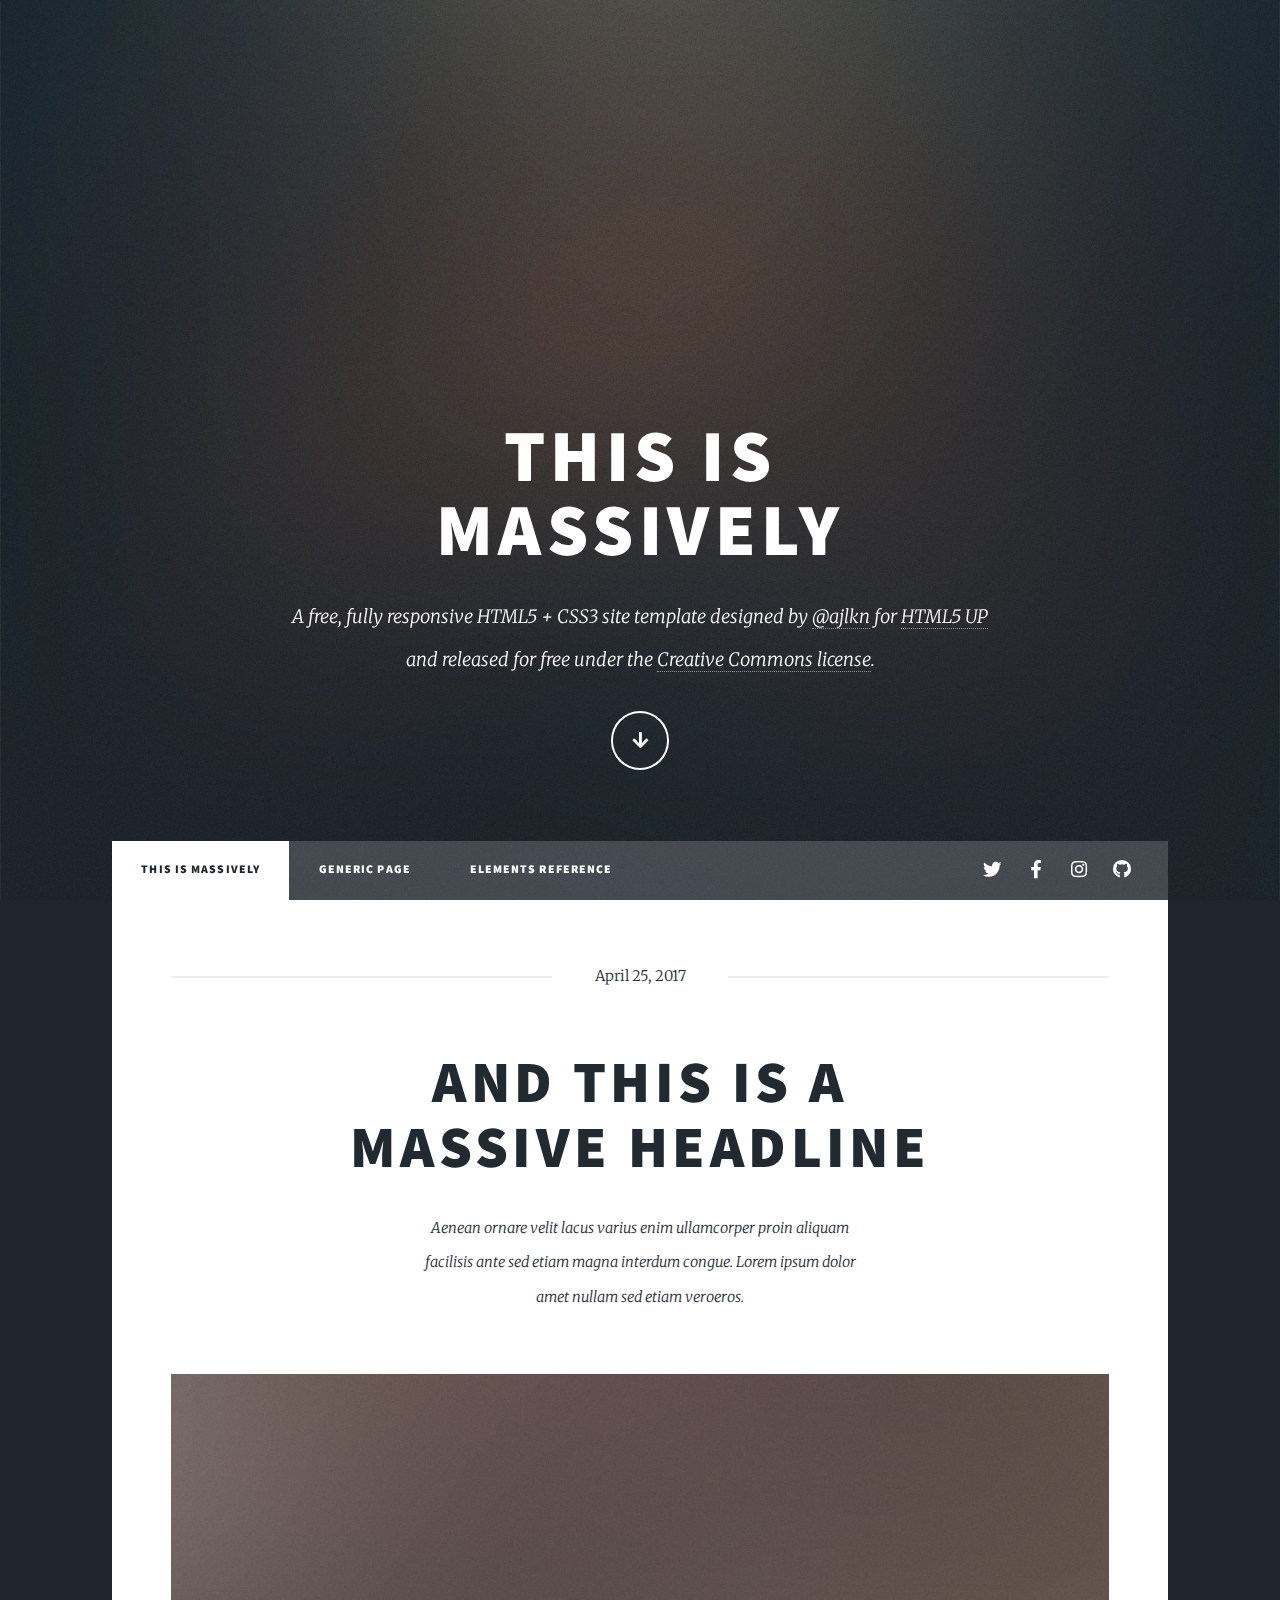
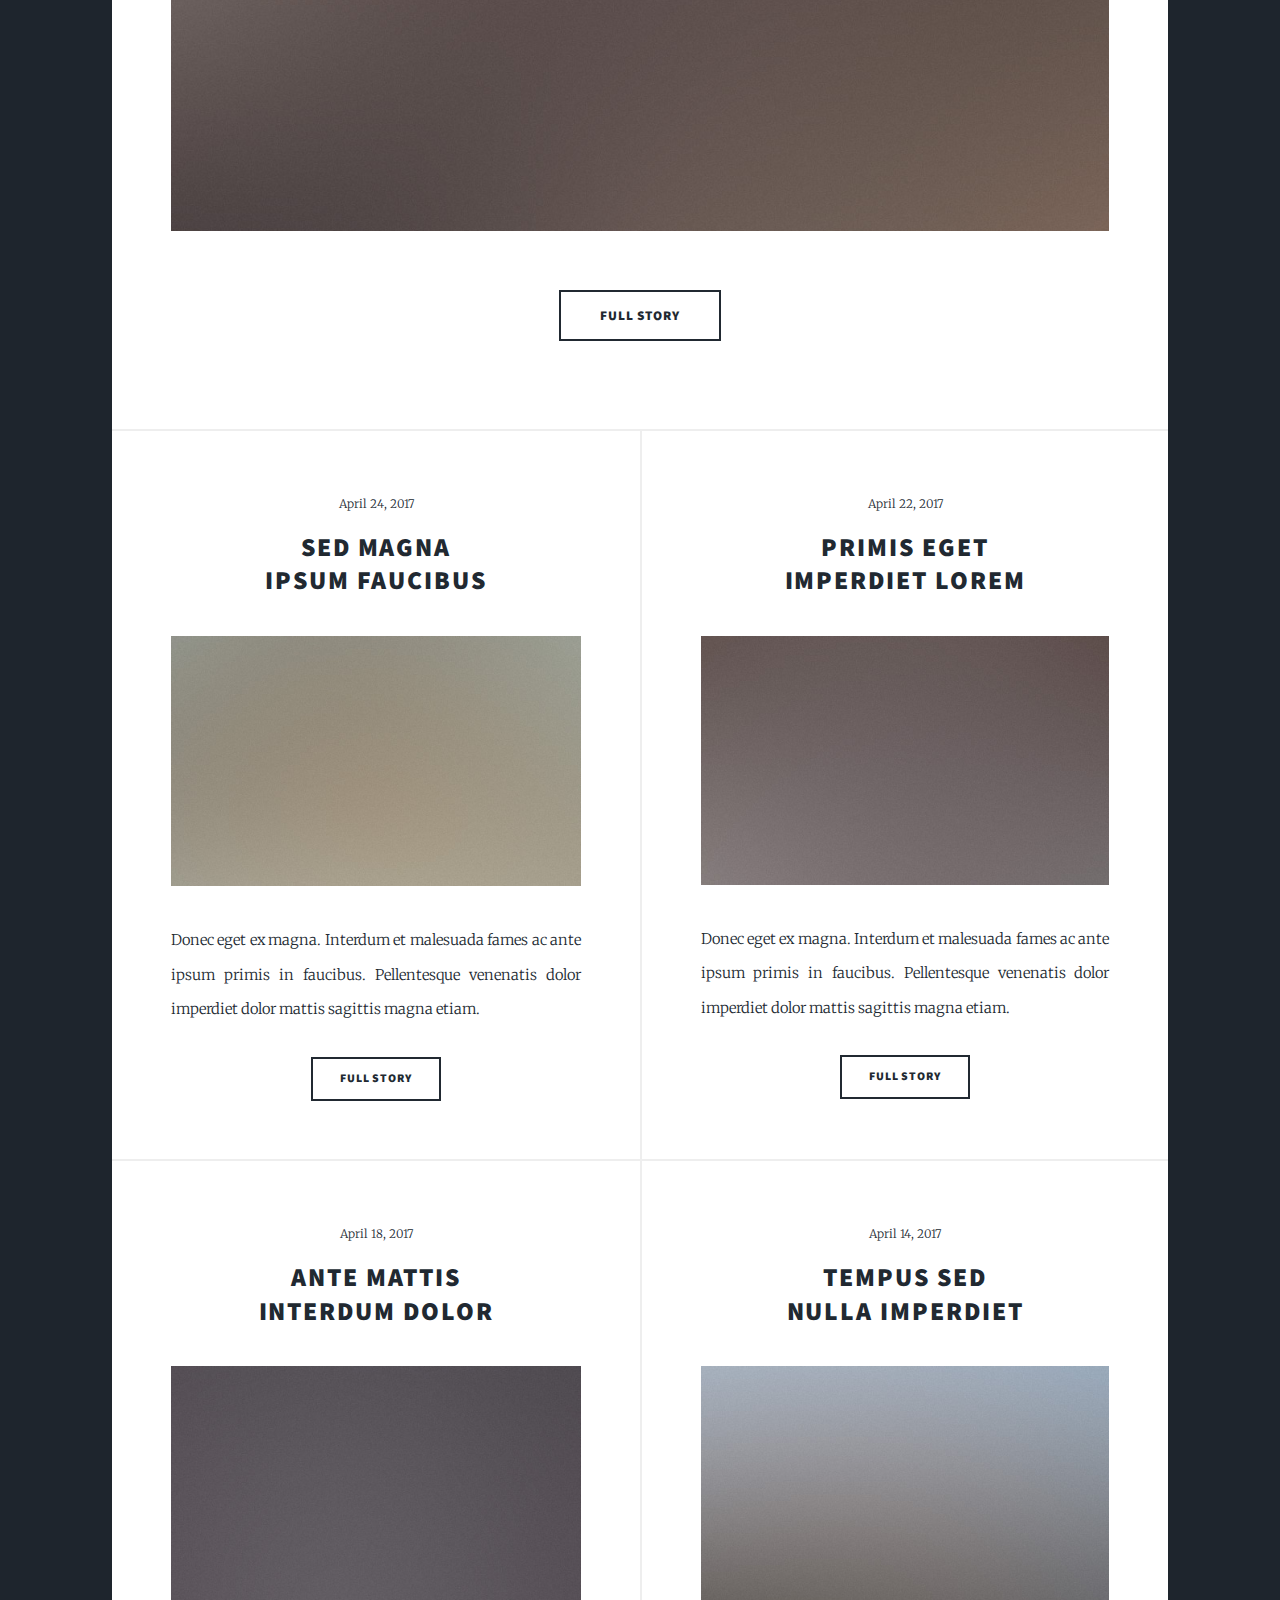
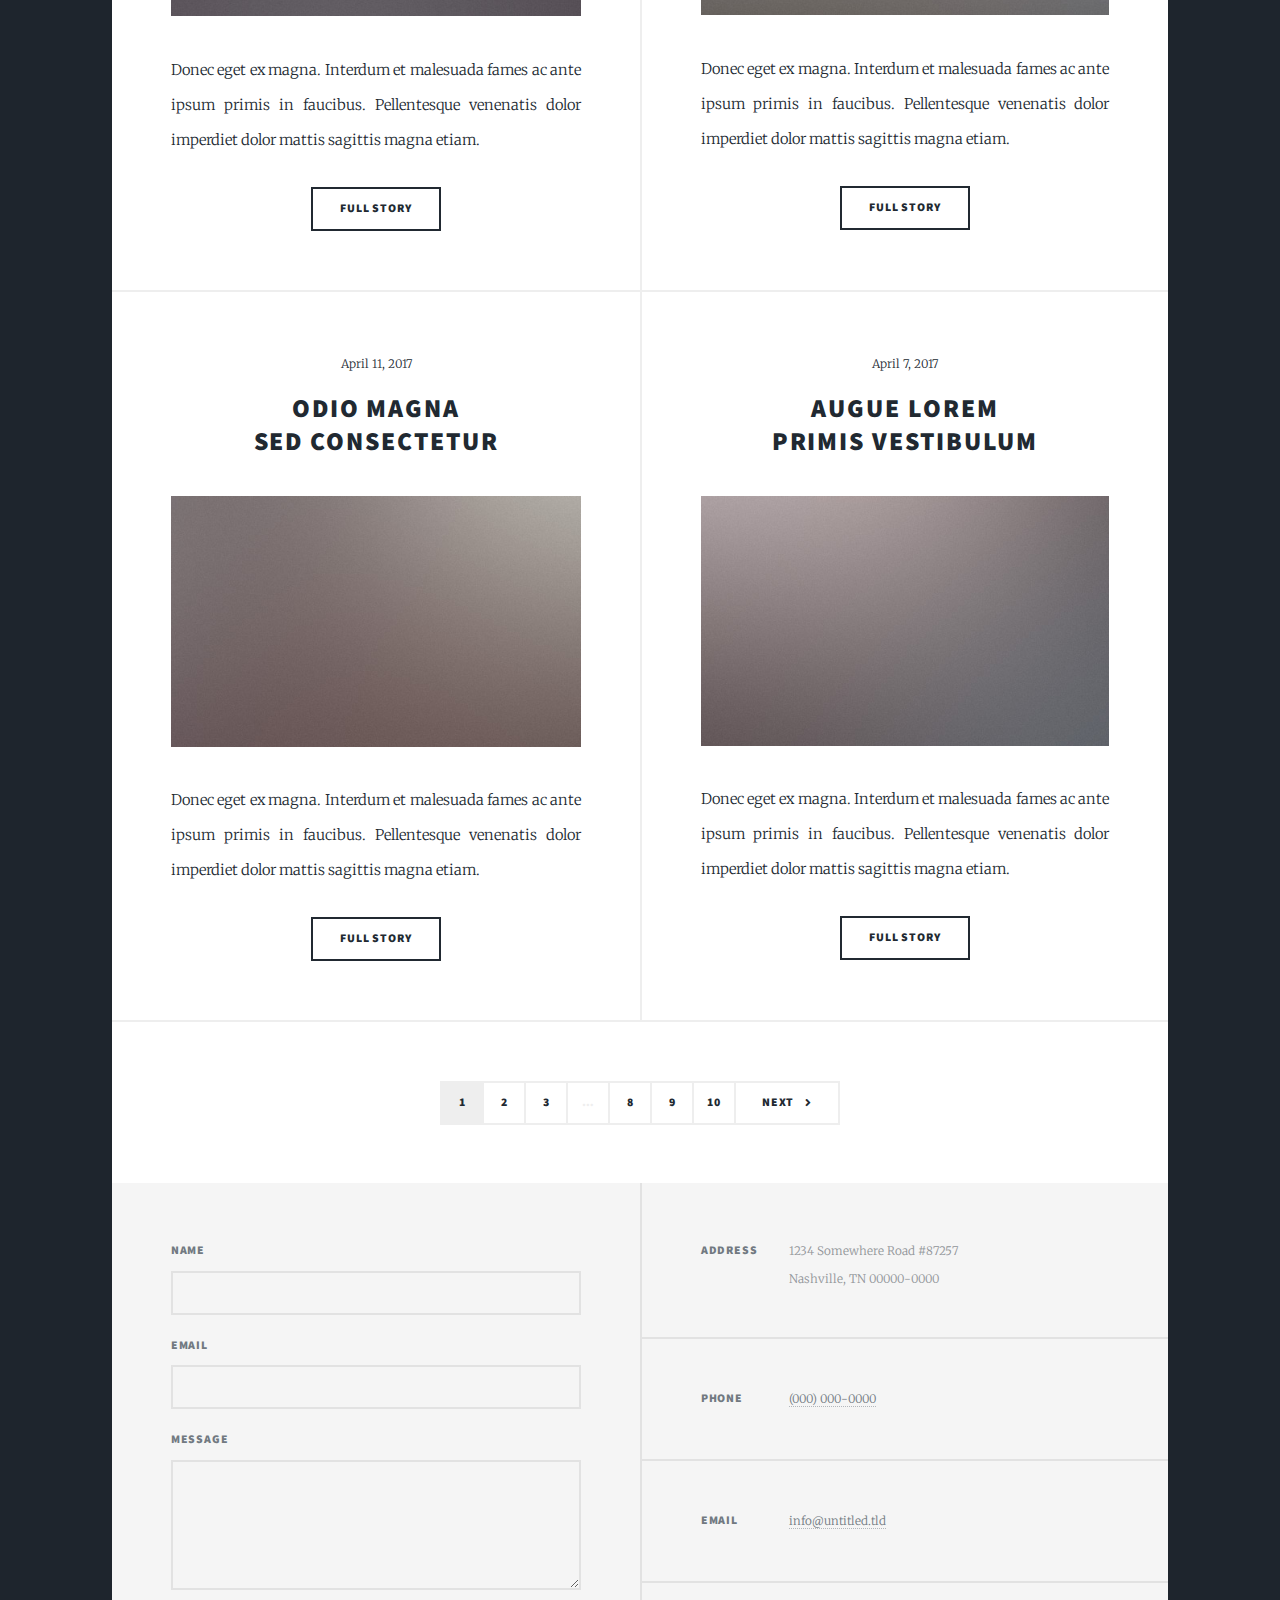
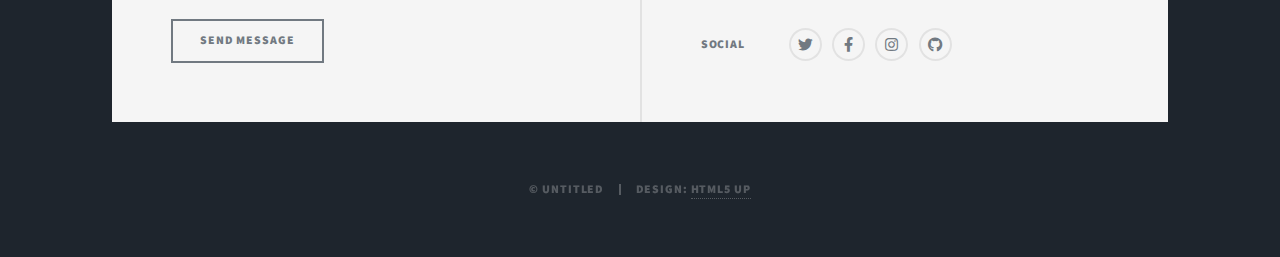
==== index.html @ 56e0526f "Original commit" ====
<!DOCTYPE HTML>
<!--
	Massively by HTML5 UP
	html5up.net | @ajlkn
	Free for personal and commercial use under the CCA 3.0 license (html5up.net/license)
-->
<html>
	<head>
		<title>Massively by HTML5 UP</title>
		<meta charset="utf-8" />
		<meta name="viewport" content="width=device-width, initial-scale=1, user-scalable=no" />
		<link rel="stylesheet" href="assets/css/main.css" />
		<noscript><link rel="stylesheet" href="assets/css/noscript.css" /></noscript>
	</head>
	<body class="is-preload">

		<!-- Wrapper -->
			<div id="wrapper" class="fade-in">

				<!-- Intro -->
					<div id="intro">
						<h1>This is<br />
						Massively</h1>
						<p>A free, fully responsive HTML5 + CSS3 site template designed by <a href="https://twitter.com/ajlkn">@ajlkn</a> for <a href="https://html5up.net">HTML5 UP</a><br />
						and released for free under the <a href="https://html5up.net/license">Creative Commons license</a>.</p>
						<ul class="actions">
							<li><a href="#header" class="button icon solid solo fa-arrow-down scrolly">Continue</a></li>
						</ul>
					</div>

				<!-- Header -->
					<header id="header">
						<a href="index.html" class="logo">Massively</a>
					</header>

				<!-- Nav -->
					<nav id="nav">
						<ul class="links">
							<li class="active"><a href="index.html">This is Massively</a></li>
							<li><a href="generic.html">Generic Page</a></li>
							<li><a href="elements.html">Elements Reference</a></li>
						</ul>
						<ul class="icons">
							<li><a href="#" class="icon brands fa-twitter"><span class="label">Twitter</span></a></li>
							<li><a href="#" class="icon brands fa-facebook-f"><span class="label">Facebook</span></a></li>
							<li><a href="#" class="icon brands fa-instagram"><span class="label">Instagram</span></a></li>
							<li><a href="#" class="icon brands fa-github"><span class="label">GitHub</span></a></li>
						</ul>
					</nav>

				<!-- Main -->
					<div id="main">

						<!-- Featured Post -->
							<article class="post featured">
								<header class="major">
									<span class="date">April 25, 2017</span>
									<h2><a href="#">And this is a<br />
									massive headline</a></h2>
									<p>Aenean ornare velit lacus varius enim ullamcorper proin aliquam<br />
									facilisis ante sed etiam magna interdum congue. Lorem ipsum dolor<br />
									amet nullam sed etiam veroeros.</p>
								</header>
								<a href="#" class="image main"><img src="images/pic01.jpg" alt="" /></a>
								<ul class="actions special">
									<li><a href="#" class="button large">Full Story</a></li>
								</ul>
							</article>

						<!-- Posts -->
							<section class="posts">
								<article>
									<header>
										<span class="date">April 24, 2017</span>
										<h2><a href="#">Sed magna<br />
										ipsum faucibus</a></h2>
									</header>
									<a href="#" class="image fit"><img src="images/pic02.jpg" alt="" /></a>
									<p>Donec eget ex magna. Interdum et malesuada fames ac ante ipsum primis in faucibus. Pellentesque venenatis dolor imperdiet dolor mattis sagittis magna etiam.</p>
									<ul class="actions special">
										<li><a href="#" class="button">Full Story</a></li>
									</ul>
								</article>
								<article>
									<header>
										<span class="date">April 22, 2017</span>
										<h2><a href="#">Primis eget<br />
										imperdiet lorem</a></h2>
									</header>
									<a href="#" class="image fit"><img src="images/pic03.jpg" alt="" /></a>
									<p>Donec eget ex magna. Interdum et malesuada fames ac ante ipsum primis in faucibus. Pellentesque venenatis dolor imperdiet dolor mattis sagittis magna etiam.</p>
									<ul class="actions special">
										<li><a href="#" class="button">Full Story</a></li>
									</ul>
								</article>
								<article>
									<header>
										<span class="date">April 18, 2017</span>
										<h2><a href="#">Ante mattis<br />
										interdum dolor</a></h2>
									</header>
									<a href="#" class="image fit"><img src="images/pic04.jpg" alt="" /></a>
									<p>Donec eget ex magna. Interdum et malesuada fames ac ante ipsum primis in faucibus. Pellentesque venenatis dolor imperdiet dolor mattis sagittis magna etiam.</p>
									<ul class="actions special">
										<li><a href="#" class="button">Full Story</a></li>
									</ul>
								</article>
								<article>
									<header>
										<span class="date">April 14, 2017</span>
										<h2><a href="#">Tempus sed<br />
										nulla imperdiet</a></h2>
									</header>
									<a href="#" class="image fit"><img src="images/pic05.jpg" alt="" /></a>
									<p>Donec eget ex magna. Interdum et malesuada fames ac ante ipsum primis in faucibus. Pellentesque venenatis dolor imperdiet dolor mattis sagittis magna etiam.</p>
									<ul class="actions special">
										<li><a href="#" class="button">Full Story</a></li>
									</ul>
								</article>
								<article>
									<header>
										<span class="date">April 11, 2017</span>
										<h2><a href="#">Odio magna<br />
										sed consectetur</a></h2>
									</header>
									<a href="#" class="image fit"><img src="images/pic06.jpg" alt="" /></a>
									<p>Donec eget ex magna. Interdum et malesuada fames ac ante ipsum primis in faucibus. Pellentesque venenatis dolor imperdiet dolor mattis sagittis magna etiam.</p>
									<ul class="actions special">
										<li><a href="#" class="button">Full Story</a></li>
									</ul>
								</article>
								<article>
									<header>
										<span class="date">April 7, 2017</span>
										<h2><a href="#">Augue lorem<br />
										primis vestibulum</a></h2>
									</header>
									<a href="#" class="image fit"><img src="images/pic07.jpg" alt="" /></a>
									<p>Donec eget ex magna. Interdum et malesuada fames ac ante ipsum primis in faucibus. Pellentesque venenatis dolor imperdiet dolor mattis sagittis magna etiam.</p>
									<ul class="actions special">
										<li><a href="#" class="button">Full Story</a></li>
									</ul>
								</article>
							</section>

						<!-- Footer -->
							<footer>
								<div class="pagination">
									<!--<a href="#" class="previous">Prev</a>-->
									<a href="#" class="page active">1</a>
									<a href="#" class="page">2</a>
									<a href="#" class="page">3</a>
									<span class="extra">&hellip;</span>
									<a href="#" class="page">8</a>
									<a href="#" class="page">9</a>
									<a href="#" class="page">10</a>
									<a href="#" class="next">Next</a>
								</div>
							</footer>

					</div>

				<!-- Footer -->
					<footer id="footer">
						<section>
							<form method="post" action="#">
								<div class="fields">
									<div class="field">
										<label for="name">Name</label>
										<input type="text" name="name" id="name" />
									</div>
									<div class="field">
										<label for="email">Email</label>
										<input type="text" name="email" id="email" />
									</div>
									<div class="field">
										<label for="message">Message</label>
										<textarea name="message" id="message" rows="3"></textarea>
									</div>
								</div>
								<ul class="actions">
									<li><input type="submit" value="Send Message" /></li>
								</ul>
							</form>
						</section>
						<section class="split contact">
							<section class="alt">
								<h3>Address</h3>
								<p>1234 Somewhere Road #87257<br />
								Nashville, TN 00000-0000</p>
							</section>
							<section>
								<h3>Phone</h3>
								<p><a href="#">(000) 000-0000</a></p>
							</section>
							<section>
								<h3>Email</h3>
								<p><a href="#">info@untitled.tld</a></p>
							</section>
							<section>
								<h3>Social</h3>
								<ul class="icons alt">
									<li><a href="#" class="icon brands alt fa-twitter"><span class="label">Twitter</span></a></li>
									<li><a href="#" class="icon brands alt fa-facebook-f"><span class="label">Facebook</span></a></li>
									<li><a href="#" class="icon brands alt fa-instagram"><span class="label">Instagram</span></a></li>
									<li><a href="#" class="icon brands alt fa-github"><span class="label">GitHub</span></a></li>
								</ul>
							</section>
						</section>
					</footer>

				<!-- Copyright -->
					<div id="copyright">
						<ul><li>&copy; Untitled</li><li>Design: <a href="https://html5up.net">HTML5 UP</a></li></ul>
					</div>

			</div>

		<!-- Scripts -->
			<script src="assets/js/jquery.min.js"></script>
			<script src="assets/js/jquery.scrollex.min.js"></script>
			<script src="assets/js/jquery.scrolly.min.js"></script>
			<script src="assets/js/browser.min.js"></script>
			<script src="assets/js/breakpoints.min.js"></script>
			<script src="assets/js/util.js"></script>
			<script src="assets/js/main.js"></script>

	</body>
</html>
---- assets/css/main.css ----
@import url(fontawesome-all.min.css);
@import url("https://fonts.googleapis.com/css?family=Merriweather:300,700,300italic,700italic|Source+Sans+Pro:900");

/*
	Massively by HTML5 UP
	html5up.net | @ajlkn
	Free for personal and commercial use under the CCA 3.0 license (html5up.net/license)
*/

html, body, div, span, applet, object,
iframe, h1, h2, h3, h4, h5, h6, p, blockquote,
pre, a, abbr, acronym, address, big, cite,
code, del, dfn, em, img, ins, kbd, q, s, samp,
small, strike, strong, sub, sup, tt, var, b,
u, i, center, dl, dt, dd, ol, ul, li, fieldset,
form, label, legend, table, caption, tbody,
tfoot, thead, tr, th, td, article, aside,
canvas, details, embed, figure, figcaption,
footer, header, hgroup, menu, nav, output, ruby,
section, summary, time, mark, audio, video {
	margin: 0;
	padding: 0;
	border: 0;
	font-size: 100%;
	font: inherit;
	vertical-align: baseline;}

article, aside, details, figcaption, figure,
footer, header, hgroup, menu, nav, section {
	display: block;}

body {
	line-height: 1;
}

ol, ul {
	list-style: none;
}

blockquote, q {
	quotes: none;
}

	blockquote:before, blockquote:after, q:before, q:after {
		content: '';
		content: none;
	}

table {
	border-collapse: collapse;
	border-spacing: 0;
}

body {
	-webkit-text-size-adjust: none;
}

mark {
	background-color: transparent;
	color: inherit;
}

input::-moz-focus-inner {
	border: 0;
	padding: 0;
}

input, select, textarea {
	-moz-appearance: none;
	-webkit-appearance: none;
	-ms-appearance: none;
	appearance: none;
}

/* Basic */

	@-ms-viewport {
		width: device-width;
	}

	body {
		-ms-overflow-style: scrollbar;
	}

	@media screen and (max-width: 480px) {

		html, body {
			min-width: 320px;
		}

	}

	html {
		box-sizing: border-box;
	}

	*, *:before, *:after {
		box-sizing: inherit;
	}

	body {
		background-color: #1e252d;
	}

		body.is-preload *, body.is-preload *:before, body.is-preload *:after {
			-moz-animation: none !important;
			-webkit-animation: none !important;
			-ms-animation: none !important;
			animation: none !important;
			-moz-transition: none !important;
			-webkit-transition: none !important;
			-ms-transition: none !important;
			transition: none !important;
		}

/* Type */

	html {
		font-size: 16pt;
	}

		@media screen and (max-width: 1680px) {

			html {
				font-size: 12pt;
			}

		}

		@media screen and (max-width: 1280px) {

			html {
				font-size: 11pt;
			}

		}

		@media screen and (max-width: 360px) {

			html {
				font-size: 10pt;
			}

		}

	body {
		color: #212931;
	}

	body, input, select, textarea {
		font-family: "Merriweather", Georgia, serif;
		font-weight: 300;
		font-size: 1rem;
		line-height: 2.375;
	}

	a {
		-moz-transition: color 0.2s ease-in-out, background-color 0.2s ease-in-out, border-color 0.2s ease-in-out, box-shadow 0.2s ease-in-out;
		-webkit-transition: color 0.2s ease-in-out, background-color 0.2s ease-in-out, border-color 0.2s ease-in-out, box-shadow 0.2s ease-in-out;
		-ms-transition: color 0.2s ease-in-out, background-color 0.2s ease-in-out, border-color 0.2s ease-in-out, box-shadow 0.2s ease-in-out;
		transition: color 0.2s ease-in-out, background-color 0.2s ease-in-out, border-color 0.2s ease-in-out, box-shadow 0.2s ease-in-out;
		border-bottom: dotted 1px;
		text-decoration: none;
	}

		a:hover {
			border-bottom-color: transparent;
		}

	strong, b {
		font-weight: 600;
	}

	em, i {
		font-style: italic;
	}

	p {
		text-align: justify;
		margin: 0 0 2rem 0;
	}

	h1, h2, h3, h4, h5, h6 {
		font-family: "Source Sans Pro", Helvetica, sans-serif;
		font-weight: 900;
		line-height: 1.5;
		letter-spacing: 0.075em;
		text-transform: uppercase;
		margin: 0 0 1rem 0;
	}

		h1 a, h2 a, h3 a, h4 a, h5 a, h6 a {
			border-bottom: 0;
			color: inherit;
			text-decoration: none;
		}

	h1 {
		font-size: 4rem;
		line-height: 1.1;
		margin: 0 0 2rem 0;
	}

	h2 {
		font-size: 1.75rem;
		line-height: 1.3;
		margin: 0 0 1.5rem 0;
	}

	h3 {
		font-size: 1.25rem;
		margin: 0 0 1.5rem 0;
	}

	h4 {
		font-size: 1rem;
	}

	h5 {
		font-size: 0.9rem;
	}

	h6 {
		font-size: 0.8rem;
	}

	sub {
		font-size: 0.8rem;
		position: relative;
		top: 0.5rem;
	}

	sup {
		font-size: 0.8rem;
		position: relative;
		top: -0.5rem;
	}

	blockquote {
		border-left: solid 4px;
		font-style: italic;
		margin: 0 0 2rem 0;
		padding: 0.5rem 0 0.5rem 2rem;
	}

	code {
		border: solid 2px;
		font-family: "Courier New", monospace;
		font-size: 0.9rem;
		margin: 0 0.25rem;
		padding: 0.25rem 0.65rem;
	}

	pre {
		-webkit-overflow-scrolling: touch;
		font-family: "Courier New", monospace;
		font-size: 0.9rem;
		margin: 0 0 2rem 0;
	}

		pre code {
			display: block;
			line-height: 1.75;
			padding: 1rem 1.5rem;
			overflow-x: auto;
		}

	hr {
		border: 0;
		border-bottom: solid 2px;
		margin: 3rem 0;
	}

		hr.major {
			margin: 5rem 0;
		}

	.align-left {
		text-align: left;
	}

	.align-center {
		text-align: center;
	}

	.align-right {
		text-align: right;
	}

	input, select, textarea {
		color: #212931;
	}

	a {
		color: #212931;
		border-bottom-color: rgba(33, 41, 49, 0.5);
	}

		a:hover {
			border-bottom-color: transparent;
			color: #18bfef !important;
		}

	strong, b {
		color: #212931;
	}

	h1, h2, h3, h4, h5, h6 {
		color: #212931;
	}

	blockquote {
		border-left-color: #eeeeee;
	}

	code {
		background: rgba(220, 220, 220, 0.25);
		border-color: #eeeeee;
	}

	hr {
		border-bottom-color: #eeeeee;
	}

/* Row */

	.row {
		display: flex;
		flex-wrap: wrap;
		box-sizing: border-box;
		align-items: stretch;
	}

		.row > * {
			box-sizing: border-box;
		}

		.row.gtr-uniform > * > :last-child {
			margin-bottom: 0;
		}

		.row.aln-left {
			justify-content: flex-start;
		}

		.row.aln-center {
			justify-content: center;
		}

		.row.aln-right {
			justify-content: flex-end;
		}

		.row.aln-top {
			align-items: flex-start;
		}

		.row.aln-middle {
			align-items: center;
		}

		.row.aln-bottom {
			align-items: flex-end;
		}

		.row > .imp {
			order: -1;
		}

		.row > .col-1 {
			width: 8.33333%;
		}

		.row > .off-1 {
			margin-left: 8.33333%;
		}

		.row > .col-2 {
			width: 16.66667%;
		}

		.row > .off-2 {
			margin-left: 16.66667%;
		}

		.row > .col-3 {
			width: 25%;
		}

		.row > .off-3 {
			margin-left: 25%;
		}

		.row > .col-4 {
			width: 33.33333%;
		}

		.row > .off-4 {
			margin-left: 33.33333%;
		}

		.row > .col-5 {
			width: 41.66667%;
		}

		.row > .off-5 {
			margin-left: 41.66667%;
		}

		.row > .col-6 {
			width: 50%;
		}

		.row > .off-6 {
			margin-left: 50%;
		}

		.row > .col-7 {
			width: 58.33333%;
		}

		.row > .off-7 {
			margin-left: 58.33333%;
		}

		.row > .col-8 {
			width: 66.66667%;
		}

		.row > .off-8 {
			margin-left: 66.66667%;
		}

		.row > .col-9 {
			width: 75%;
		}

		.row > .off-9 {
			margin-left: 75%;
		}

		.row > .col-10 {
			width: 83.33333%;
		}

		.row > .off-10 {
			margin-left: 83.33333%;
		}

		.row > .col-11 {
			width: 91.66667%;
		}

		.row > .off-11 {
			margin-left: 91.66667%;
		}

		.row > .col-12 {
			width: 100%;
		}

		.row > .off-12 {
			margin-left: 100%;
		}

		.row.gtr-0 {
			margin-top: 0;
			margin-left: 0rem;
		}

			.row.gtr-0 > * {
				padding: 0 0 0 0rem;
			}

			.row.gtr-0.gtr-uniform {
				margin-top: 0rem;
			}

				.row.gtr-0.gtr-uniform > * {
					padding-top: 0rem;
				}

		.row.gtr-25 {
			margin-top: 0;
			margin-left: -0.375rem;
		}

			.row.gtr-25 > * {
				padding: 0 0 0 0.375rem;
			}

			.row.gtr-25.gtr-uniform {
				margin-top: -0.375rem;
			}

				.row.gtr-25.gtr-uniform > * {
					padding-top: 0.375rem;
				}

		.row.gtr-50 {
			margin-top: 0;
			margin-left: -0.75rem;
		}

			.row.gtr-50 > * {
				padding: 0 0 0 0.75rem;
			}

			.row.gtr-50.gtr-uniform {
				margin-top: -0.75rem;
			}

				.row.gtr-50.gtr-uniform > * {
					padding-top: 0.75rem;
				}

		.row {
			margin-top: 0;
			margin-left: -1.5rem;
		}

			.row > * {
				padding: 0 0 0 1.5rem;
			}

			.row.gtr-uniform {
				margin-top: -1.5rem;
			}

				.row.gtr-uniform > * {
					padding-top: 1.5rem;
				}

		.row.gtr-150 {
			margin-top: 0;
			margin-left: -2.25rem;
		}

			.row.gtr-150 > * {
				padding: 0 0 0 2.25rem;
			}

			.row.gtr-150.gtr-uniform {
				margin-top: -2.25rem;
			}

				.row.gtr-150.gtr-uniform > * {
					padding-top: 2.25rem;
				}

		.row.gtr-200 {
			margin-top: 0;
			margin-left: -3rem;
		}

			.row.gtr-200 > * {
				padding: 0 0 0 3rem;
			}

			.row.gtr-200.gtr-uniform {
				margin-top: -3rem;
			}

				.row.gtr-200.gtr-uniform > * {
					padding-top: 3rem;
				}

		@media screen and (max-width: 1680px) {

			.row {
				display: flex;
				flex-wrap: wrap;
				box-sizing: border-box;
				align-items: stretch;
			}

				.row > * {
					box-sizing: border-box;
				}

				.row.gtr-uniform > * > :last-child {
					margin-bottom: 0;
				}

				.row.aln-left {
					justify-content: flex-start;
				}

				.row.aln-center {
					justify-content: center;
				}

				.row.aln-right {
					justify-content: flex-end;
				}

				.row.aln-top {
					align-items: flex-start;
				}

				.row.aln-middle {
					align-items: center;
				}

				.row.aln-bottom {
					align-items: flex-end;
				}

				.row > .imp-xlarge {
					order: -1;
				}

				.row > .col-1-xlarge {
					width: 8.33333%;
				}

				.row > .off-1-xlarge {
					margin-left: 8.33333%;
				}

				.row > .col-2-xlarge {
					width: 16.66667%;
				}

				.row > .off-2-xlarge {
					margin-left: 16.66667%;
				}

				.row > .col-3-xlarge {
					width: 25%;
				}

				.row > .off-3-xlarge {
					margin-left: 25%;
				}

				.row > .col-4-xlarge {
					width: 33.33333%;
				}

				.row > .off-4-xlarge {
					margin-left: 33.33333%;
				}

				.row > .col-5-xlarge {
					width: 41.66667%;
				}

				.row > .off-5-xlarge {
					margin-left: 41.66667%;
				}

				.row > .col-6-xlarge {
					width: 50%;
				}

				.row > .off-6-xlarge {
					margin-left: 50%;
				}

				.row > .col-7-xlarge {
					width: 58.33333%;
				}

				.row > .off-7-xlarge {
					margin-left: 58.33333%;
				}

				.row > .col-8-xlarge {
					width: 66.66667%;
				}

				.row > .off-8-xlarge {
					margin-left: 66.66667%;
				}

				.row > .col-9-xlarge {
					width: 75%;
				}

				.row > .off-9-xlarge {
					margin-left: 75%;
				}

				.row > .col-10-xlarge {
					width: 83.33333%;
				}

				.row > .off-10-xlarge {
					margin-left: 83.33333%;
				}

				.row > .col-11-xlarge {
					width: 91.66667%;
				}

				.row > .off-11-xlarge {
					margin-left: 91.66667%;
				}

				.row > .col-12-xlarge {
					width: 100%;
				}

				.row > .off-12-xlarge {
					margin-left: 100%;
				}

				.row.gtr-0 {
					margin-top: 0;
					margin-left: 0rem;
				}

					.row.gtr-0 > * {
						padding: 0 0 0 0rem;
					}

					.row.gtr-0.gtr-uniform {
						margin-top: 0rem;
					}

						.row.gtr-0.gtr-uniform > * {
							padding-top: 0rem;
						}

				.row.gtr-25 {
					margin-top: 0;
					margin-left: -0.375rem;
				}

					.row.gtr-25 > * {
						padding: 0 0 0 0.375rem;
					}

					.row.gtr-25.gtr-uniform {
						margin-top: -0.375rem;
					}

						.row.gtr-25.gtr-uniform > * {
							padding-top: 0.375rem;
						}

				.row.gtr-50 {
					margin-top: 0;
					margin-left: -0.75rem;
				}

					.row.gtr-50 > * {
						padding: 0 0 0 0.75rem;
					}

					.row.gtr-50.gtr-uniform {
						margin-top: -0.75rem;
					}

						.row.gtr-50.gtr-uniform > * {
							padding-top: 0.75rem;
						}

				.row {
					margin-top: 0;
					margin-left: -1.5rem;
				}

					.row > * {
						padding: 0 0 0 1.5rem;
					}

					.row.gtr-uniform {
						margin-top: -1.5rem;
					}

						.row.gtr-uniform > * {
							padding-top: 1.5rem;
						}

				.row.gtr-150 {
					margin-top: 0;
					margin-left: -2.25rem;
				}

					.row.gtr-150 > * {
						padding: 0 0 0 2.25rem;
					}

					.row.gtr-150.gtr-uniform {
						margin-top: -2.25rem;
					}

						.row.gtr-150.gtr-uniform > * {
							padding-top: 2.25rem;
						}

				.row.gtr-200 {
					margin-top: 0;
					margin-left: -3rem;
				}

					.row.gtr-200 > * {
						padding: 0 0 0 3rem;
					}

					.row.gtr-200.gtr-uniform {
						margin-top: -3rem;
					}

						.row.gtr-200.gtr-uniform > * {
							padding-top: 3rem;
						}

		}

		@media screen and (max-width: 1280px) {

			.row {
				display: flex;
				flex-wrap: wrap;
				box-sizing: border-box;
				align-items: stretch;
			}

				.row > * {
					box-sizing: border-box;
				}

				.row.gtr-uniform > * > :last-child {
					margin-bottom: 0;
				}

				.row.aln-left {
					justify-content: flex-start;
				}

				.row.aln-center {
					justify-content: center;
				}

				.row.aln-right {
					justify-content: flex-end;
				}

				.row.aln-top {
					align-items: flex-start;
				}

				.row.aln-middle {
					align-items: center;
				}

				.row.aln-bottom {
					align-items: flex-end;
				}

				.row > .imp-large {
					order: -1;
				}

				.row > .col-1-large {
					width: 8.33333%;
				}

				.row > .off-1-large {
					margin-left: 8.33333%;
				}

				.row > .col-2-large {
					width: 16.66667%;
				}

				.row > .off-2-large {
					margin-left: 16.66667%;
				}

				.row > .col-3-large {
					width: 25%;
				}

				.row > .off-3-large {
					margin-left: 25%;
				}

				.row > .col-4-large {
					width: 33.33333%;
				}

				.row > .off-4-large {
					margin-left: 33.33333%;
				}

				.row > .col-5-large {
					width: 41.66667%;
				}

				.row > .off-5-large {
					margin-left: 41.66667%;
				}

				.row > .col-6-large {
					width: 50%;
				}

				.row > .off-6-large {
					margin-left: 50%;
				}

				.row > .col-7-large {
					width: 58.33333%;
				}

				.row > .off-7-large {
					margin-left: 58.33333%;
				}

				.row > .col-8-large {
					width: 66.66667%;
				}

				.row > .off-8-large {
					margin-left: 66.66667%;
				}

				.row > .col-9-large {
					width: 75%;
				}

				.row > .off-9-large {
					margin-left: 75%;
				}

				.row > .col-10-large {
					width: 83.33333%;
				}

				.row > .off-10-large {
					margin-left: 83.33333%;
				}

				.row > .col-11-large {
					width: 91.66667%;
				}

				.row > .off-11-large {
					margin-left: 91.66667%;
				}

				.row > .col-12-large {
					width: 100%;
				}

				.row > .off-12-large {
					margin-left: 100%;
				}

				.row.gtr-0 {
					margin-top: 0;
					margin-left: 0rem;
				}

					.row.gtr-0 > * {
						padding: 0 0 0 0rem;
					}

					.row.gtr-0.gtr-uniform {
						margin-top: 0rem;
					}

						.row.gtr-0.gtr-uniform > * {
							padding-top: 0rem;
						}

				.row.gtr-25 {
					margin-top: 0;
					margin-left: -0.375rem;
				}

					.row.gtr-25 > * {
						padding: 0 0 0 0.375rem;
					}

					.row.gtr-25.gtr-uniform {
						margin-top: -0.375rem;
					}

						.row.gtr-25.gtr-uniform > * {
							padding-top: 0.375rem;
						}

				.row.gtr-50 {
					margin-top: 0;
					margin-left: -0.75rem;
				}

					.row.gtr-50 > * {
						padding: 0 0 0 0.75rem;
					}

					.row.gtr-50.gtr-uniform {
						margin-top: -0.75rem;
					}

						.row.gtr-50.gtr-uniform > * {
							padding-top: 0.75rem;
						}

				.row {
					margin-top: 0;
					margin-left: -1.5rem;
				}

					.row > * {
						padding: 0 0 0 1.5rem;
					}

					.row.gtr-uniform {
						margin-top: -1.5rem;
					}

						.row.gtr-uniform > * {
							padding-top: 1.5rem;
						}

				.row.gtr-150 {
					margin-top: 0;
					margin-left: -2.25rem;
				}

					.row.gtr-150 > * {
						padding: 0 0 0 2.25rem;
					}

					.row.gtr-150.gtr-uniform {
						margin-top: -2.25rem;
					}

						.row.gtr-150.gtr-uniform > * {
							padding-top: 2.25rem;
						}

				.row.gtr-200 {
					margin-top: 0;
					margin-left: -3rem;
				}

					.row.gtr-200 > * {
						padding: 0 0 0 3rem;
					}

					.row.gtr-200.gtr-uniform {
						margin-top: -3rem;
					}

						.row.gtr-200.gtr-uniform > * {
							padding-top: 3rem;
						}

		}

		@media screen and (max-width: 980px) {

			.row {
				display: flex;
				flex-wrap: wrap;
				box-sizing: border-box;
				align-items: stretch;
			}

				.row > * {
					box-sizing: border-box;
				}

				.row.gtr-uniform > * > :last-child {
					margin-bottom: 0;
				}

				.row.aln-left {
					justify-content: flex-start;
				}

				.row.aln-center {
					justify-content: center;
				}

				.row.aln-right {
					justify-content: flex-end;
				}

				.row.aln-top {
					align-items: flex-start;
				}

				.row.aln-middle {
					align-items: center;
				}

				.row.aln-bottom {
					align-items: flex-end;
				}

				.row > .imp-medium {
					order: -1;
				}

				.row > .col-1-medium {
					width: 8.33333%;
				}

				.row > .off-1-medium {
					margin-left: 8.33333%;
				}

				.row > .col-2-medium {
					width: 16.66667%;
				}

				.row > .off-2-medium {
					margin-left: 16.66667%;
				}

				.row > .col-3-medium {
					width: 25%;
				}

				.row > .off-3-medium {
					margin-left: 25%;
				}

				.row > .col-4-medium {
					width: 33.33333%;
				}

				.row > .off-4-medium {
					margin-left: 33.33333%;
				}

				.row > .col-5-medium {
					width: 41.66667%;
				}

				.row > .off-5-medium {
					margin-left: 41.66667%;
				}

				.row > .col-6-medium {
					width: 50%;
				}

				.row > .off-6-medium {
					margin-left: 50%;
				}

				.row > .col-7-medium {
					width: 58.33333%;
				}

				.row > .off-7-medium {
					margin-left: 58.33333%;
				}

				.row > .col-8-medium {
					width: 66.66667%;
				}

				.row > .off-8-medium {
					margin-left: 66.66667%;
				}

				.row > .col-9-medium {
					width: 75%;
				}

				.row > .off-9-medium {
					margin-left: 75%;
				}

				.row > .col-10-medium {
					width: 83.33333%;
				}

				.row > .off-10-medium {
					margin-left: 83.33333%;
				}

				.row > .col-11-medium {
					width: 91.66667%;
				}

				.row > .off-11-medium {
					margin-left: 91.66667%;
				}

				.row > .col-12-medium {
					width: 100%;
				}

				.row > .off-12-medium {
					margin-left: 100%;
				}

				.row.gtr-0 {
					margin-top: 0;
					margin-left: 0rem;
				}

					.row.gtr-0 > * {
						padding: 0 0 0 0rem;
					}

					.row.gtr-0.gtr-uniform {
						margin-top: 0rem;
					}

						.row.gtr-0.gtr-uniform > * {
							padding-top: 0rem;
						}

				.row.gtr-25 {
					margin-top: 0;
					margin-left: -0.375rem;
				}

					.row.gtr-25 > * {
						padding: 0 0 0 0.375rem;
					}

					.row.gtr-25.gtr-uniform {
						margin-top: -0.375rem;
					}

						.row.gtr-25.gtr-uniform > * {
							padding-top: 0.375rem;
						}

				.row.gtr-50 {
					margin-top: 0;
					margin-left: -0.75rem;
				}

					.row.gtr-50 > * {
						padding: 0 0 0 0.75rem;
					}

					.row.gtr-50.gtr-uniform {
						margin-top: -0.75rem;
					}

						.row.gtr-50.gtr-uniform > * {
							padding-top: 0.75rem;
						}

				.row {
					margin-top: 0;
					margin-left: -1.5rem;
				}

					.row > * {
						padding: 0 0 0 1.5rem;
					}

					.row.gtr-uniform {
						margin-top: -1.5rem;
					}

						.row.gtr-uniform > * {
							padding-top: 1.5rem;
						}

				.row.gtr-150 {
					margin-top: 0;
					margin-left: -2.25rem;
				}

					.row.gtr-150 > * {
						padding: 0 0 0 2.25rem;
					}

					.row.gtr-150.gtr-uniform {
						margin-top: -2.25rem;
					}

						.row.gtr-150.gtr-uniform > * {
							padding-top: 2.25rem;
						}

				.row.gtr-200 {
					margin-top: 0;
					margin-left: -3rem;
				}

					.row.gtr-200 > * {
						padding: 0 0 0 3rem;
					}

					.row.gtr-200.gtr-uniform {
						margin-top: -3rem;
					}

						.row.gtr-200.gtr-uniform > * {
							padding-top: 3rem;
						}

		}

		@media screen and (max-width: 736px) {

			.row {
				display: flex;
				flex-wrap: wrap;
				box-sizing: border-box;
				align-items: stretch;
			}

				.row > * {
					box-sizing: border-box;
				}

				.row.gtr-uniform > * > :last-child {
					margin-bottom: 0;
				}

				.row.aln-left {
					justify-content: flex-start;
				}

				.row.aln-center {
					justify-content: center;
				}

				.row.aln-right {
					justify-content: flex-end;
				}

				.row.aln-top {
					align-items: flex-start;
				}

				.row.aln-middle {
					align-items: center;
				}

				.row.aln-bottom {
					align-items: flex-end;
				}

				.row > .imp-small {
					order: -1;
				}

				.row > .col-1-small {
					width: 8.33333%;
				}

				.row > .off-1-small {
					margin-left: 8.33333%;
				}

				.row > .col-2-small {
					width: 16.66667%;
				}

				.row > .off-2-small {
					margin-left: 16.66667%;
				}

				.row > .col-3-small {
					width: 25%;
				}

				.row > .off-3-small {
					margin-left: 25%;
				}

				.row > .col-4-small {
					width: 33.33333%;
				}

				.row > .off-4-small {
					margin-left: 33.33333%;
				}

				.row > .col-5-small {
					width: 41.66667%;
				}

				.row > .off-5-small {
					margin-left: 41.66667%;
				}

				.row > .col-6-small {
					width: 50%;
				}

				.row > .off-6-small {
					margin-left: 50%;
				}

				.row > .col-7-small {
					width: 58.33333%;
				}

				.row > .off-7-small {
					margin-left: 58.33333%;
				}

				.row > .col-8-small {
					width: 66.66667%;
				}

				.row > .off-8-small {
					margin-left: 66.66667%;
				}

				.row > .col-9-small {
					width: 75%;
				}

				.row > .off-9-small {
					margin-left: 75%;
				}

				.row > .col-10-small {
					width: 83.33333%;
				}

				.row > .off-10-small {
					margin-left: 83.33333%;
				}

				.row > .col-11-small {
					width: 91.66667%;
				}

				.row > .off-11-small {
					margin-left: 91.66667%;
				}

				.row > .col-12-small {
					width: 100%;
				}

				.row > .off-12-small {
					margin-left: 100%;
				}

				.row.gtr-0 {
					margin-top: 0;
					margin-left: 0rem;
				}

					.row.gtr-0 > * {
						padding: 0 0 0 0rem;
					}

					.row.gtr-0.gtr-uniform {
						margin-top: 0rem;
					}

						.row.gtr-0.gtr-uniform > * {
							padding-top: 0rem;
						}

				.row.gtr-25 {
					margin-top: 0;
					margin-left: -0.375rem;
				}

					.row.gtr-25 > * {
						padding: 0 0 0 0.375rem;
					}

					.row.gtr-25.gtr-uniform {
						margin-top: -0.375rem;
					}

						.row.gtr-25.gtr-uniform > * {
							padding-top: 0.375rem;
						}

				.row.gtr-50 {
					margin-top: 0;
					margin-left: -0.75rem;
				}

					.row.gtr-50 > * {
						padding: 0 0 0 0.75rem;
					}

					.row.gtr-50.gtr-uniform {
						margin-top: -0.75rem;
					}

						.row.gtr-50.gtr-uniform > * {
							padding-top: 0.75rem;
						}

				.row {
					margin-top: 0;
					margin-left: -1.5rem;
				}

					.row > * {
						padding: 0 0 0 1.5rem;
					}

					.row.gtr-uniform {
						margin-top: -1.5rem;
					}

						.row.gtr-uniform > * {
							padding-top: 1.5rem;
						}

				.row.gtr-150 {
					margin-top: 0;
					margin-left: -2.25rem;
				}

					.row.gtr-150 > * {
						padding: 0 0 0 2.25rem;
					}

					.row.gtr-150.gtr-uniform {
						margin-top: -2.25rem;
					}

						.row.gtr-150.gtr-uniform > * {
							padding-top: 2.25rem;
						}

				.row.gtr-200 {
					margin-top: 0;
					margin-left: -3rem;
				}

					.row.gtr-200 > * {
						padding: 0 0 0 3rem;
					}

					.row.gtr-200.gtr-uniform {
						margin-top: -3rem;
					}

						.row.gtr-200.gtr-uniform > * {
							padding-top: 3rem;
						}

		}

		@media screen and (max-width: 480px) {

			.row {
				display: flex;
				flex-wrap: wrap;
				box-sizing: border-box;
				align-items: stretch;
			}

				.row > * {
					box-sizing: border-box;
				}

				.row.gtr-uniform > * > :last-child {
					margin-bottom: 0;
				}

				.row.aln-left {
					justify-content: flex-start;
				}

				.row.aln-center {
					justify-content: center;
				}

				.row.aln-right {
					justify-content: flex-end;
				}

				.row.aln-top {
					align-items: flex-start;
				}

				.row.aln-middle {
					align-items: center;
				}

				.row.aln-bottom {
					align-items: flex-end;
				}

				.row > .imp-xsmall {
					order: -1;
				}

				.row > .col-1-xsmall {
					width: 8.33333%;
				}

				.row > .off-1-xsmall {
					margin-left: 8.33333%;
				}

				.row > .col-2-xsmall {
					width: 16.66667%;
				}

				.row > .off-2-xsmall {
					margin-left: 16.66667%;
				}

				.row > .col-3-xsmall {
					width: 25%;
				}

				.row > .off-3-xsmall {
					margin-left: 25%;
				}

				.row > .col-4-xsmall {
					width: 33.33333%;
				}

				.row > .off-4-xsmall {
					margin-left: 33.33333%;
				}

				.row > .col-5-xsmall {
					width: 41.66667%;
				}

				.row > .off-5-xsmall {
					margin-left: 41.66667%;
				}

				.row > .col-6-xsmall {
					width: 50%;
				}

				.row > .off-6-xsmall {
					margin-left: 50%;
				}

				.row > .col-7-xsmall {
					width: 58.33333%;
				}

				.row > .off-7-xsmall {
					margin-left: 58.33333%;
				}

				.row > .col-8-xsmall {
					width: 66.66667%;
				}

				.row > .off-8-xsmall {
					margin-left: 66.66667%;
				}

				.row > .col-9-xsmall {
					width: 75%;
				}

				.row > .off-9-xsmall {
					margin-left: 75%;
				}

				.row > .col-10-xsmall {
					width: 83.33333%;
				}

				.row > .off-10-xsmall {
					margin-left: 83.33333%;
				}

				.row > .col-11-xsmall {
					width: 91.66667%;
				}

				.row > .off-11-xsmall {
					margin-left: 91.66667%;
				}

				.row > .col-12-xsmall {
					width: 100%;
				}

				.row > .off-12-xsmall {
					margin-left: 100%;
				}

				.row.gtr-0 {
					margin-top: 0;
					margin-left: 0rem;
				}

					.row.gtr-0 > * {
						padding: 0 0 0 0rem;
					}

					.row.gtr-0.gtr-uniform {
						margin-top: 0rem;
					}

						.row.gtr-0.gtr-uniform > * {
							padding-top: 0rem;
						}

				.row.gtr-25 {
					margin-top: 0;
					margin-left: -0.375rem;
				}

					.row.gtr-25 > * {
						padding: 0 0 0 0.375rem;
					}

					.row.gtr-25.gtr-uniform {
						margin-top: -0.375rem;
					}

						.row.gtr-25.gtr-uniform > * {
							padding-top: 0.375rem;
						}

				.row.gtr-50 {
					margin-top: 0;
					margin-left: -0.75rem;
				}

					.row.gtr-50 > * {
						padding: 0 0 0 0.75rem;
					}

					.row.gtr-50.gtr-uniform {
						margin-top: -0.75rem;
					}

						.row.gtr-50.gtr-uniform > * {
							padding-top: 0.75rem;
						}

				.row {
					margin-top: 0;
					margin-left: -1.5rem;
				}

					.row > * {
						padding: 0 0 0 1.5rem;
					}

					.row.gtr-uniform {
						margin-top: -1.5rem;
					}

						.row.gtr-uniform > * {
							padding-top: 1.5rem;
						}

				.row.gtr-150 {
					margin-top: 0;
					margin-left: -2.25rem;
				}

					.row.gtr-150 > * {
						padding: 0 0 0 2.25rem;
					}

					.row.gtr-150.gtr-uniform {
						margin-top: -2.25rem;
					}

						.row.gtr-150.gtr-uniform > * {
							padding-top: 2.25rem;
						}

				.row.gtr-200 {
					margin-top: 0;
					margin-left: -3rem;
				}

					.row.gtr-200 > * {
						padding: 0 0 0 3rem;
					}

					.row.gtr-200.gtr-uniform {
						margin-top: -3rem;
					}

						.row.gtr-200.gtr-uniform > * {
							padding-top: 3rem;
						}

		}

		@media screen and (max-width: 360px) {

			.row {
				display: flex;
				flex-wrap: wrap;
				box-sizing: border-box;
				align-items: stretch;
			}

				.row > * {
					box-sizing: border-box;
				}

				.row.gtr-uniform > * > :last-child {
					margin-bottom: 0;
				}

				.row.aln-left {
					justify-content: flex-start;
				}

				.row.aln-center {
					justify-content: center;
				}

				.row.aln-right {
					justify-content: flex-end;
				}

				.row.aln-top {
					align-items: flex-start;
				}

				.row.aln-middle {
					align-items: center;
				}

				.row.aln-bottom {
					align-items: flex-end;
				}

				.row > .imp-xxsmall {
					order: -1;
				}

				.row > .col-1-xxsmall {
					width: 8.33333%;
				}

				.row > .off-1-xxsmall {
					margin-left: 8.33333%;
				}

				.row > .col-2-xxsmall {
					width: 16.66667%;
				}

				.row > .off-2-xxsmall {
					margin-left: 16.66667%;
				}

				.row > .col-3-xxsmall {
					width: 25%;
				}

				.row > .off-3-xxsmall {
					margin-left: 25%;
				}

				.row > .col-4-xxsmall {
					width: 33.33333%;
				}

				.row > .off-4-xxsmall {
					margin-left: 33.33333%;
				}

				.row > .col-5-xxsmall {
					width: 41.66667%;
				}

				.row > .off-5-xxsmall {
					margin-left: 41.66667%;
				}

				.row > .col-6-xxsmall {
					width: 50%;
				}

				.row > .off-6-xxsmall {
					margin-left: 50%;
				}

				.row > .col-7-xxsmall {
					width: 58.33333%;
				}

				.row > .off-7-xxsmall {
					margin-left: 58.33333%;
				}

				.row > .col-8-xxsmall {
					width: 66.66667%;
				}

				.row > .off-8-xxsmall {
					margin-left: 66.66667%;
				}

				.row > .col-9-xxsmall {
					width: 75%;
				}

				.row > .off-9-xxsmall {
					margin-left: 75%;
				}

				.row > .col-10-xxsmall {
					width: 83.33333%;
				}

				.row > .off-10-xxsmall {
					margin-left: 83.33333%;
				}

				.row > .col-11-xxsmall {
					width: 91.66667%;
				}

				.row > .off-11-xxsmall {
					margin-left: 91.66667%;
				}

				.row > .col-12-xxsmall {
					width: 100%;
				}

				.row > .off-12-xxsmall {
					margin-left: 100%;
				}

				.row.gtr-0 {
					margin-top: 0;
					margin-left: 0rem;
				}

					.row.gtr-0 > * {
						padding: 0 0 0 0rem;
					}

					.row.gtr-0.gtr-uniform {
						margin-top: 0rem;
					}

						.row.gtr-0.gtr-uniform > * {
							padding-top: 0rem;
						}

				.row.gtr-25 {
					margin-top: 0;
					margin-left: -0.375rem;
				}

					.row.gtr-25 > * {
						padding: 0 0 0 0.375rem;
					}

					.row.gtr-25.gtr-uniform {
						margin-top: -0.375rem;
					}

						.row.gtr-25.gtr-uniform > * {
							padding-top: 0.375rem;
						}

				.row.gtr-50 {
					margin-top: 0;
					margin-left: -0.75rem;
				}

					.row.gtr-50 > * {
						padding: 0 0 0 0.75rem;
					}

					.row.gtr-50.gtr-uniform {
						margin-top: -0.75rem;
					}

						.row.gtr-50.gtr-uniform > * {
							padding-top: 0.75rem;
						}

				.row {
					margin-top: 0;
					margin-left: -1.5rem;
				}

					.row > * {
						padding: 0 0 0 1.5rem;
					}

					.row.gtr-uniform {
						margin-top: -1.5rem;
					}

						.row.gtr-uniform > * {
							padding-top: 1.5rem;
						}

				.row.gtr-150 {
					margin-top: 0;
					margin-left: -2.25rem;
				}

					.row.gtr-150 > * {
						padding: 0 0 0 2.25rem;
					}

					.row.gtr-150.gtr-uniform {
						margin-top: -2.25rem;
					}

						.row.gtr-150.gtr-uniform > * {
							padding-top: 2.25rem;
						}

				.row.gtr-200 {
					margin-top: 0;
					margin-left: -3rem;
				}

					.row.gtr-200 > * {
						padding: 0 0 0 3rem;
					}

					.row.gtr-200.gtr-uniform {
						margin-top: -3rem;
					}

						.row.gtr-200.gtr-uniform > * {
							padding-top: 3rem;
						}

		}

/* Box */

	.box {
		border: solid 2px;
		margin-bottom: 2rem;
		padding: 1.5rem;
	}

		.box > :last-child,
		.box > :last-child > :last-child,
		.box > :last-child > :last-child > :last-child {
			margin-bottom: 0;
		}

		.box.alt {
			border: 0;
			border-radius: 0;
			padding: 0;
		}

	.box {
		border-color: #eeeeee;
	}

/* Button */

	input[type="submit"],
	input[type="reset"],
	input[type="button"],
	button,
	.button {
		-moz-appearance: none;
		-webkit-appearance: none;
		-ms-appearance: none;
		appearance: none;
		-moz-transition: background-color 0.2s ease-in-out, box-shadow 0.2s ease-in-out, color 0.2s ease-in-out;
		-webkit-transition: background-color 0.2s ease-in-out, box-shadow 0.2s ease-in-out, color 0.2s ease-in-out;
		-ms-transition: background-color 0.2s ease-in-out, box-shadow 0.2s ease-in-out, color 0.2s ease-in-out;
		transition: background-color 0.2s ease-in-out, box-shadow 0.2s ease-in-out, color 0.2s ease-in-out;
		border: 0;
		border-radius: 0;
		cursor: pointer;
		display: inline-block;
		font-family: "Source Sans Pro", Helvetica, sans-serif;
		font-size: 0.8rem;
		font-weight: 900;
		letter-spacing: 0.075em;
		height: 3rem;
		line-height: 3rem;
		padding: 0 2rem;
		text-align: center;
		text-decoration: none;
		text-transform: uppercase;
		white-space: nowrap;
	}

		input[type="submit"].icon:before,
		input[type="reset"].icon:before,
		input[type="button"].icon:before,
		button.icon:before,
		.button.icon:before {
			margin-right: 0.5rem;
		}

		input[type="submit"].icon.solo,
		input[type="reset"].icon.solo,
		input[type="button"].icon.solo,
		button.icon.solo,
		.button.icon.solo {
			position: relative;
			width: 4rem;
			height: 4rem;
			line-height: 4rem;
			border-radius: 4rem;
			text-indent: 4rem;
			overflow: hidden;
			padding: 0;
			white-space: nowrap;
		}

			input[type="submit"].icon.solo:before,
			input[type="reset"].icon.solo:before,
			input[type="button"].icon.solo:before,
			button.icon.solo:before,
			.button.icon.solo:before {
				position: absolute;
				display: block;
				top: 0;
				left: 0;
				width: inherit;
				height: inherit;
				line-height: inherit;
				font-size: 1.25rem;
				margin-right: 0;
				text-align: center;
				text-indent: 0;
			}

		input[type="submit"].fit,
		input[type="reset"].fit,
		input[type="button"].fit,
		button.fit,
		.button.fit {
			width: 100%;
		}

		input[type="submit"].small,
		input[type="reset"].small,
		input[type="button"].small,
		button.small,
		.button.small {
			font-size: 0.7rem;
			height: 2.5rem;
			line-height: 2.5rem;
			padding: 0 1.5rem;
		}

		input[type="submit"].large,
		input[type="reset"].large,
		input[type="button"].large,
		button.large,
		.button.large {
			font-size: 0.9rem;
			height: 3.5rem;
			line-height: 3.5rem;
			padding: 0 2.75rem;
		}

		@media screen and (max-width: 980px) {

			input[type="submit"],
			input[type="reset"],
			input[type="button"],
			button,
			.button {
				font-size: 0.9rem;
				height: 3.25rem;
				line-height: 3.25rem;
			}

				input[type="submit"].large,
				input[type="reset"].large,
				input[type="button"].large,
				button.large,
				.button.large {
					font-size: 1rem;
					height: 3.75rem;
					line-height: 3.75rem;
				}

		}

		input[type="submit"].disabled, input[type="submit"]:disabled,
		input[type="reset"].disabled,
		input[type="reset"]:disabled,
		input[type="button"].disabled,
		input[type="button"]:disabled,
		button.disabled,
		button:disabled,
		.button.disabled,
		.button:disabled {
			pointer-events: none;
			opacity: 0.25;
		}

	input[type="submit"],
	input[type="reset"],
	input[type="button"],
	button,
	.button {
		background-color: transparent;
		box-shadow: inset 0 0 0 2px #212931;
		color: #212931 !important;
	}

		input[type="submit"]:hover,
		input[type="reset"]:hover,
		input[type="button"]:hover,
		button:hover,
		.button:hover {
			box-shadow: inset 0 0 0 2px #18bfef;
			color: #18bfef !important;
		}

		input[type="submit"].primary,
		input[type="reset"].primary,
		input[type="button"].primary,
		button.primary,
		.button.primary {
			background-color: #212931;
			box-shadow: none;
			color: #ffffff !important;
		}

			input[type="submit"].primary:hover,
			input[type="reset"].primary:hover,
			input[type="button"].primary:hover,
			button.primary:hover,
			.button.primary:hover {
				background-color: #18bfef;
			}

/* Form */

	form {
		margin: 0 0 2rem 0;
	}

		form > :last-child {
			margin-bottom: 0;
		}

		form > .fields {
			display: -moz-flex;
			display: -webkit-flex;
			display: -ms-flex;
			display: flex;
			-moz-flex-wrap: wrap;
			-webkit-flex-wrap: wrap;
			-ms-flex-wrap: wrap;
			flex-wrap: wrap;
			width: calc(100% + 3rem);
			margin: -1.5rem 0 2rem -1.5rem;
		}

			form > .fields > .field {
				-moz-flex-grow: 0;
				-webkit-flex-grow: 0;
				-ms-flex-grow: 0;
				flex-grow: 0;
				-moz-flex-shrink: 0;
				-webkit-flex-shrink: 0;
				-ms-flex-shrink: 0;
				flex-shrink: 0;
				padding: 1.5rem 0 0 1.5rem;
				width: calc(100% - 1.5rem);
			}

				form > .fields > .field.half {
					width: calc(50% - 0.75rem);
				}

				form > .fields > .field.third {
					width: calc(100%/3 - 0.5rem);
				}

				form > .fields > .field.quarter {
					width: calc(25% - 0.375rem);
				}

		@media screen and (max-width: 480px) {

			form > .fields {
				width: calc(100% + 3rem);
				margin: -1.5rem 0 2rem -1.5rem;
			}

				form > .fields > .field {
					padding: 1.5rem 0 0 1.5rem;
					width: calc(100% - 1.5rem);
				}

					form > .fields > .field.half {
						width: calc(100% - 1.5rem);
					}

					form > .fields > .field.third {
						width: calc(100% - 1.5rem);
					}

					form > .fields > .field.quarter {
						width: calc(100% - 1.5rem);
					}

		}

	label {
		display: block;
		font-family: "Source Sans Pro", Helvetica, sans-serif;
		font-weight: 900;
		line-height: 1.5;
		letter-spacing: 0.075em;
		font-size: 0.8rem;
		text-transform: uppercase;
		margin: 0 0 0.75rem 0;
	}

		@media screen and (max-width: 980px) {

			label {
				font-size: 0.9rem;
			}

		}

	input[type="text"],
	input[type="password"],
	input[type="email"],
	select,
	textarea {
		-moz-appearance: none;
		-webkit-appearance: none;
		-ms-appearance: none;
		appearance: none;
		background: transparent;
		border-radius: 0;
		border: solid 2px;
		color: inherit;
		display: block;
		outline: 0;
		padding: 0 1rem;
		text-decoration: none;
		width: 100%;
	}

		input[type="text"]:invalid,
		input[type="password"]:invalid,
		input[type="email"]:invalid,
		select:invalid,
		textarea:invalid {
			box-shadow: none;
		}

	select {
		background-size: 1.25rem;
		background-repeat: no-repeat;
		background-position: calc(100% - 1rem) center;
		height: 3rem;
		padding-right: 3rem;
		text-overflow: ellipsis;
	}

		select:focus::-ms-value {
			background-color: transparent;
		}

		select::-ms-expand {
			display: none;
		}

	input[type="text"],
	input[type="password"],
	input[type="email"],
	select {
		height: 3rem;
	}

	textarea {
		padding: 0.75rem 1rem;
	}

	input[type="checkbox"],
	input[type="radio"] {
		-moz-appearance: none;
		-webkit-appearance: none;
		-ms-appearance: none;
		appearance: none;
		display: block;
		float: left;
		margin-right: -2rem;
		opacity: 0;
		width: 1rem;
		z-index: -1;
	}

		input[type="checkbox"] + label,
		input[type="radio"] + label {
			text-decoration: none;
			cursor: pointer;
			display: inline-block;
			font-size: 1rem;
			letter-spacing: 0;
			font-family: "Merriweather", Georgia, serif;
			text-transform: none;
			font-weight: 300;
			padding-left: 2.8rem;
			padding-right: 1rem;
			position: relative;
		}

			input[type="checkbox"] + label:before,
			input[type="radio"] + label:before {
				-moz-osx-font-smoothing: grayscale;
				-webkit-font-smoothing: antialiased;
				display: inline-block;
				font-style: normal;
				font-variant: normal;
				text-rendering: auto;
				line-height: 1;
				text-transform: none !important;
				font-family: 'Font Awesome 5 Free';
				font-weight: 900;
			}

			input[type="checkbox"] + label:before,
			input[type="radio"] + label:before {
				border-radius: 0;
				border: solid 2px;
				content: '';
				display: inline-block;
				font-size: 0.8rem;
				height: 1.8rem;
				left: 0;
				line-height: 1.65rem;
				position: absolute;
				text-align: center;
				top: -0.125rem;
				width: 1.8rem;
			}

		input[type="checkbox"]:checked + label:before,
		input[type="radio"]:checked + label:before {
			content: '\f00c';
		}

	input[type="checkbox"] + label:before {
		border-radius: 0;
	}

	input[type="radio"] + label:before {
		border-radius: 100%;
	}

	::-webkit-input-placeholder {
		opacity: 1.0;
	}

	:-moz-placeholder {
		opacity: 1.0;
	}

	::-moz-placeholder {
		opacity: 1.0;
	}

	:-ms-input-placeholder {
		opacity: 1.0;
	}

	label {
		color: #212931;
	}

	input[type="text"],
	input[type="password"],
	input[type="email"],
	select,
	textarea {
		border-color: #eeeeee;
	}

		input[type="text"]:focus,
		input[type="password"]:focus,
		input[type="email"]:focus,
		select:focus,
		textarea:focus {
			border-color: #18bfef;
		}

	select {
		background-image: url("data:image/svg+xml;charset=utf8,%3Csvg xmlns='http://www.w3.org/2000/svg' width='40' height='40' preserveAspectRatio='none' viewBox='0 0 40 40'%3E%3Cpath d='M9.4,12.3l10.4,10.4l10.4-10.4c0.2-0.2,0.5-0.4,0.9-0.4c0.3,0,0.6,0.1,0.9,0.4l3.3,3.3c0.2,0.2,0.4,0.5,0.4,0.9 c0,0.4-0.1,0.6-0.4,0.9L20.7,31.9c-0.2,0.2-0.5,0.4-0.9,0.4c-0.3,0-0.6-0.1-0.9-0.4L4.3,17.3c-0.2-0.2-0.4-0.5-0.4-0.9 c0-0.4,0.1-0.6,0.4-0.9l3.3-3.3c0.2-0.2,0.5-0.4,0.9-0.4S9.1,12.1,9.4,12.3z' fill='%23eeeeee' /%3E%3C/svg%3E");
	}

		select option {
			background-color: #ffffff;
			color: #212931;
		}

	.select-wrapper:before {
		color: #eeeeee;
	}

	input[type="checkbox"] + label,
	input[type="radio"] + label {
		color: #212931;
	}

		input[type="checkbox"] + label:before,
		input[type="radio"] + label:before {
			border-color: #eeeeee;
		}

	input[type="checkbox"]:checked + label:before,
	input[type="radio"]:checked + label:before {
		background-color: #212931;
		border-color: #212931;
		color: #ffffff;
	}

	input[type="checkbox"]:focus + label:before,
	input[type="radio"]:focus + label:before {
		border-color: #18bfef;
	}

	::-webkit-input-placeholder {
		color: #909498 !important;
	}

	:-moz-placeholder {
		color: #909498 !important;
	}

	::-moz-placeholder {
		color: #909498 !important;
	}

	:-ms-input-placeholder {
		color: #909498 !important;
	}

	.formerize-placeholder {
		color: #909498 !important;
	}

/* Icon */

	.icon {
		text-decoration: none;
		border-bottom: none;
		position: relative;
	}

		.icon:before {
			-moz-osx-font-smoothing: grayscale;
			-webkit-font-smoothing: antialiased;
			display: inline-block;
			font-style: normal;
			font-variant: normal;
			text-rendering: auto;
			line-height: 1;
			text-transform: none !important;
			font-family: 'Font Awesome 5 Free';
			font-weight: 400;
		}

		.icon > .label {
			display: none;
		}

		.icon:before {
			line-height: inherit;
		}

		.icon.solid:before {
			font-weight: 900;
		}

		.icon.brands:before {
			font-family: 'Font Awesome 5 Brands';
		}

/* Image */

	.image {
		border: 0;
		display: inline-block;
		position: relative;
	}

		.image img {
			display: block;
		}

		.image.left, .image.right {
			max-width: 40%;
		}

			.image.left img, .image.right img {
				width: 100%;
			}

		.image.left {
			float: left;
			margin: 0 2rem 2rem 0;
			top: 0.75rem;
		}

		.image.right {
			float: right;
			margin: 0 0 2rem 2rem;
			top: 0.75rem;
		}

		.image.fit {
			display: block;
			margin: 2.5rem 0;
			width: 100%;
		}

			.image.fit:first-child {
				margin-top: 0;
			}

			.image.fit img {
				width: 100%;
			}

		.image.main {
			display: block;
			margin: 4rem 0;
			width: 100%;
		}

			.image.main:first-child {
				margin-top: 0;
			}

			.image.main img {
				width: 100%;
			}

		@media screen and (max-width: 736px) {

			.image.fit {
				margin: 2rem 0;
			}

			.image.main {
				margin: 2rem 0;
			}

		}

	a.image {
		overflow: hidden;
	}

		a.image img {
			-moz-transition: -moz-transform 0.2s ease-out;
			-webkit-transition: -webkit-transform 0.2s ease-out;
			-ms-transition: -ms-transform 0.2s ease-out;
			transition: transform 0.2s ease-out;
		}

		a.image:hover img {
			-moz-transform: scale(1.05);
			-webkit-transform: scale(1.05);
			-ms-transform: scale(1.05);
			transform: scale(1.05);
		}

/* Actions */

	ul.actions {
		display: -moz-flex;
		display: -webkit-flex;
		display: -ms-flex;
		display: flex;
		cursor: default;
		list-style: none;
		margin-left: -1rem;
		padding-left: 0;
	}

		ul.actions li {
			padding: 0 0 0 1rem;
			vertical-align: middle;
		}

		ul.actions.special {
			-moz-justify-content: center;
			-webkit-justify-content: center;
			-ms-justify-content: center;
			justify-content: center;
			width: 100%;
			margin-left: 0;
		}

			ul.actions.special li:first-child {
				padding-left: 0;
			}

		ul.actions.stacked {
			-moz-flex-direction: column;
			-webkit-flex-direction: column;
			-ms-flex-direction: column;
			flex-direction: column;
			margin-left: 0;
		}

			ul.actions.stacked li {
				padding: 1.3rem 0 0 0;
			}

				ul.actions.stacked li:first-child {
					padding-top: 0;
				}

		ul.actions.fit {
			width: calc(100% + 1rem);
		}

			ul.actions.fit li {
				-moz-flex-grow: 1;
				-webkit-flex-grow: 1;
				-ms-flex-grow: 1;
				flex-grow: 1;
				-moz-flex-shrink: 1;
				-webkit-flex-shrink: 1;
				-ms-flex-shrink: 1;
				flex-shrink: 1;
				width: 100%;
			}

				ul.actions.fit li > * {
					width: 100%;
				}

			ul.actions.fit.stacked {
				width: 100%;
			}

		@media screen and (max-width: 480px) {

			ul.actions:not(.fixed) {
				-moz-flex-direction: column;
				-webkit-flex-direction: column;
				-ms-flex-direction: column;
				flex-direction: column;
				margin-left: 0;
				width: 100% !important;
			}

				ul.actions:not(.fixed) li {
					-moz-flex-grow: 1;
					-webkit-flex-grow: 1;
					-ms-flex-grow: 1;
					flex-grow: 1;
					-moz-flex-shrink: 1;
					-webkit-flex-shrink: 1;
					-ms-flex-shrink: 1;
					flex-shrink: 1;
					padding: 1rem 0 0 0;
					text-align: center;
					width: 100%;
				}

					ul.actions:not(.fixed) li > * {
						width: 100%;
					}

					ul.actions:not(.fixed) li:first-child {
						padding-top: 0;
					}

					ul.actions:not(.fixed) li input[type="submit"],
					ul.actions:not(.fixed) li input[type="reset"],
					ul.actions:not(.fixed) li input[type="button"],
					ul.actions:not(.fixed) li button,
					ul.actions:not(.fixed) li .button {
						width: 100%;
					}

						ul.actions:not(.fixed) li input[type="submit"].icon:before,
						ul.actions:not(.fixed) li input[type="reset"].icon:before,
						ul.actions:not(.fixed) li input[type="button"].icon:before,
						ul.actions:not(.fixed) li button.icon:before,
						ul.actions:not(.fixed) li .button.icon:before {
							margin-left: -0.5rem;
						}

		}

/* Icons */

	ul.icons {
		cursor: default;
		list-style: none;
		padding-left: 0;
	}

		ul.icons li {
			display: inline-block;
			padding: 0 0.5rem 0 0;
			vertical-align: middle;
		}

			ul.icons li:last-child {
				padding-right: 0;
			}

			ul.icons li .icon:before {
				width: 2.25rem;
				height: 2.25rem;
				line-height: 2.25rem;
				display: inline-block;
				text-align: center;
				border-radius: 100%;
				font-size: 1.25rem;
			}

		ul.icons.alt li .icon:before {
			-moz-transition: color 0.2s ease-in-out, background-color 0.2s ease-in-out, border-color 0.2s ease-in-out, box-shadow 0.2s ease-in-out;
			-webkit-transition: color 0.2s ease-in-out, background-color 0.2s ease-in-out, border-color 0.2s ease-in-out, box-shadow 0.2s ease-in-out;
			-ms-transition: color 0.2s ease-in-out, background-color 0.2s ease-in-out, border-color 0.2s ease-in-out, box-shadow 0.2s ease-in-out;
			transition: color 0.2s ease-in-out, background-color 0.2s ease-in-out, border-color 0.2s ease-in-out, box-shadow 0.2s ease-in-out;
			font-size: 1rem;
		}

/* List */

	ol {
		list-style: decimal;
		margin: 0 0 2rem 0;
		padding-left: 1.25rem;
	}

		ol li {
			padding-left: 0.25rem;
		}

	ul {
		list-style: disc;
		margin: 0 0 2rem 0;
		padding-left: 1rem;
	}

		ul li {
			padding-left: 0.5rem;
		}

		ul.divided {
			list-style: none;
			padding-left: 0;
		}

			ul.divided li {
				border-top: solid 1px;
				padding: 0.5rem 0;
			}

				ul.divided li:first-child {
					border-top: 0;
					padding-top: 0;
				}

	dl {
		margin: 0 0 2rem 0;
	}

		dl dt {
			display: block;
			font-weight: 600;
			margin: 0 0 1rem 0;
		}

		dl dd {
			margin-left: 2rem;
		}

	ul.divided li {
		border-top-color: #eeeeee;
	}

	ul.icons li a.icon:hover:before {
		color: #18bfef;
	}

	ul.icons.alt li .icon:before {
		box-shadow: inset 0 0 0 2px #eeeeee;
	}

	ul.icons.alt li a.icon:hover:before {
		box-shadow: inset 0 0 0 2px #18bfef;
	}

/* Section/Article */

	section.special, article.special {
		text-align: center;
	}

	header {
		cursor: default;
	}

		header > .date {
			display: block;
			font-size: 0.8rem;
			height: 1;
			margin: 0 0 1rem 0;
			position: relative;
		}

		header > p {
			font-style: italic;
		}

		header > h1 + p {
			font-size: 1.1rem;
			margin-top: -0.5rem;
			line-height: 2;
		}

		header > h2 + p {
			font-size: 1rem;
			margin-top: -0.75rem;
		}

		header > h3 + p {
			font-size: 0.9rem;
			margin-top: -0.75rem;
		}

		header > h4 + p {
			font-size: 0.8rem;
			margin-top: -0.75rem;
		}

		header.major {
			margin: 0 0 4rem 0;
			text-align: center;
		}

			header.major > :last-child {
				margin-bottom: 0;
			}

			header.major > p {
				margin-top: 0;
				text-align: center;
			}

			header.major > .date {
				font-size: 1rem;
				margin: 0 0 4rem 0;
			}

				header.major > .date:before, header.major > .date:after {
					content: '';
					display: block;
					position: absolute;
					top: 50%;
					width: calc(50% - 6rem);
					border-top: solid 2px;
				}

				header.major > .date:before {
					left: 0;
				}

				header.major > .date:after {
					right: 0;
				}

		@media screen and (max-width: 980px) {

			header br {
				display: none;
			}

		}

		@media screen and (max-width: 736px) {

			header.major {
				margin: 0 0 2rem 0;
			}

		}

	header.major .date:before, header.major .date:after {
		border-top-color: #eeeeee;
	}

/* Table */

	.table-wrapper {
		-webkit-overflow-scrolling: touch;
		overflow-x: auto;
	}

	table {
		margin: 0 0 2rem 0;
		width: 100%;
	}

		table tbody tr {
			border: solid 1px;
			border-left: 0;
			border-right: 0;
		}

		table td {
			padding: 0.75rem 0.75rem;
		}

		table th {
			font-family: "Source Sans Pro", Helvetica, sans-serif;
			font-size: 0.8rem;
			font-weight: 900;
			letter-spacing: 0.075em;
			line-height: 1.5;
			padding: 0 0.75rem 0.75rem 0.75rem;
			text-align: left;
			text-transform: uppercase;
		}

			@media screen and (max-width: 980px) {

				table th {
					font-size: 0.9rem;
				}

			}

		table thead {
			border-bottom: solid 2px;
		}

		table tfoot {
			border-top: solid 2px;
		}

		table.alt {
			border-collapse: separate;
		}

			table.alt tbody tr td {
				border: solid 1px;
				border-left-width: 0;
				border-top-width: 0;
			}

				table.alt tbody tr td:first-child {
					border-left-width: 1px;
				}

			table.alt tbody tr:first-child td {
				border-top-width: 1px;
			}

			table.alt thead {
				border-bottom: 0;
			}

			table.alt tfoot {
				border-top: 0;
			}

	table tbody tr {
		border-color: #eeeeee;
	}

		table tbody tr:nth-child(2n + 1) {
			background-color: rgba(220, 220, 220, 0.25);
		}

	table th {
		color: #212931;
	}

	table thead {
		border-bottom-color: #eeeeee;
	}

	table tfoot {
		border-top-color: #eeeeee;
	}

	table.alt tbody tr td {
		border-color: #eeeeee;
	}

/* Pagination */

	.pagination {
		display: -moz-inline-flex;
		display: -webkit-inline-flex;
		display: -ms-inline-flex;
		display: inline-flex;
		-moz-user-select: none;
		-webkit-user-select: none;
		-ms-user-select: none;
		user-select: none;
		cursor: default;
		list-style: none;
		margin: 0 0 2rem 2px;
		padding: 0;
	}

		.pagination a, .pagination span {
			-moz-transition: background-color 0.2s ease-in-out, border-color 0.2s ease-in-out, box-shadow 0.2s ease-in-out, color 0.2s ease-in-out;
			-webkit-transition: background-color 0.2s ease-in-out, border-color 0.2s ease-in-out, box-shadow 0.2s ease-in-out, color 0.2s ease-in-out;
			-ms-transition: background-color 0.2s ease-in-out, border-color 0.2s ease-in-out, box-shadow 0.2s ease-in-out, color 0.2s ease-in-out;
			transition: background-color 0.2s ease-in-out, border-color 0.2s ease-in-out, box-shadow 0.2s ease-in-out, color 0.2s ease-in-out;
			border: solid 2px;
			display: inline-block;
			font-family: "Source Sans Pro", Helvetica, sans-serif;
			font-size: 0.8rem;
			font-weight: 900;
			height: 3rem;
			letter-spacing: 0.075em;
			line-height: calc(3rem - 4px);
			margin-left: -2px;
			min-width: 3rem;
			position: relative;
			text-align: center;
			text-decoration: none;
			text-transform: uppercase;
		}

		.pagination .next, .pagination .previous {
			text-decoration: none;
			padding: 0 1.75rem;
		}

			.pagination .next:before, .pagination .previous:before {
				-moz-osx-font-smoothing: grayscale;
				-webkit-font-smoothing: antialiased;
				display: inline-block;
				font-style: normal;
				font-variant: normal;
				text-rendering: auto;
				line-height: 1;
				text-transform: none !important;
				font-family: 'Font Awesome 5 Free';
				font-weight: 900;
			}

			.pagination .next:before, .pagination .previous:before {
				display: inline-block;
				color: inherit !important;
				line-height: inherit;
			}

		.pagination .previous:before {
			content: '\f104';
			margin-right: 0.9375em;
		}

		.pagination .next:before {
			content: '\f105';
			float: right;
			margin-left: 0.9375em;
		}

		@media screen and (max-width: 980px) {

			.pagination a, .pagination span {
				font-size: 0.9rem;
			}

		}

		@media screen and (max-width: 480px) {

			.pagination .page, .pagination .extra {
				display: none;
			}

		}

	.pagination a, .pagination span {
		border-color: #eeeeee;
	}

	.pagination a {
		color: #212931 !important;
	}

		.pagination a:hover {
			color: #18bfef !important;
			border-color: #18bfef;
			z-index: 1;
		}

			.pagination a:hover + a,
			.pagination a:hover + span {
				border-left-color: #18bfef;
			}

		.pagination a.active {
			background-color: #eeeeee;
		}

	.pagination span {
		color: #eeeeee;
	}

/* Wrapper */

	#wrapper {
		-moz-transition: opacity 0.5s ease;
		-webkit-transition: opacity 0.5s ease;
		-ms-transition: opacity 0.5s ease;
		transition: opacity 0.5s ease;
		position: relative;
		z-index: 1;
		overflow: hidden;
	}

		#wrapper > .bg {
			position: absolute;
			top: 0;
			left: 0;
			width: 100%;
			height: 100%;
			background-color: #212931;
			background-image: url("../../images/overlay.png"), linear-gradient(0deg, rgba(0, 0, 0, 0.1), rgba(0, 0, 0, 0.1)), url("../../images/bg.jpg");
			background-size: auto,								auto,														100% auto;
			background-position: center,								center,														top center;
			background-repeat: repeat,								no-repeat,													no-repeat;
			background-attachment: scroll,								scroll,														scroll;
			z-index: -1;
		}

			#wrapper > .bg.fixed {
				position: fixed;
				width: 100vw;
				height: 100vh;
			}

		#wrapper.fade-in:before {
			pointer-events: none;
			-moz-transition: opacity 1s ease-in-out;
			-webkit-transition: opacity 1s ease-in-out;
			-ms-transition: opacity 1s ease-in-out;
			transition: opacity 1s ease-in-out;
			-moz-transition-delay: 0.75s;
			-webkit-transition-delay: 0.75s;
			-ms-transition-delay: 0.75s;
			transition-delay: 0.75s;
			background: #1e252d;
			content: '';
			display: block;
			height: 100%;
			left: 0;
			opacity: 0;
			position: fixed;
			top: 0;
			width: 100%;
		}

		body.is-preload #wrapper.fade-in:before {
			opacity: 1;
		}

		@media screen and (orientation: portrait) {

			#wrapper > .bg {
				background-size: auto,								auto,														auto 175%;
			}

		}

/* Intro */

	#intro {
		color: #ffffff;
		padding: 8rem 4rem 6rem 4rem ;
		-moz-align-items: center;
		-webkit-align-items: center;
		-ms-align-items: center;
		align-items: center;
		display: -moz-flex;
		display: -webkit-flex;
		display: -ms-flex;
		display: flex;
		-moz-flex-direction: column;
		-webkit-flex-direction: column;
		-ms-flex-direction: column;
		flex-direction: column;
		-moz-justify-content: -moz-flex-end;
		-webkit-justify-content: -webkit-flex-end;
		-ms-justify-content: -ms-flex-end;
		justify-content: flex-end;
		-moz-transition: opacity 1s ease, -moz-transform 1s ease;
		-webkit-transition: opacity 1s ease, -webkit-transform 1s ease;
		-ms-transition: opacity 1s ease, -ms-transform 1s ease;
		transition: opacity 1s ease, transform 1s ease;
		position: relative;
		cursor: default;
		text-align: center;
		z-index: 1;
		min-height: 100vh;
	}

		#intro input, #intro select, #intro textarea {
			color: #ffffff;
		}

		#intro a {
			color: #ffffff;
			border-bottom-color: rgba(255, 255, 255, 0.5);
		}

			#intro a:hover {
				border-bottom-color: transparent;
				color: #18bfef !important;
			}

		#intro strong, #intro b {
			color: #ffffff;
		}

		#intro h1, #intro h2, #intro h3, #intro h4, #intro h5, #intro h6 {
			color: #ffffff;
		}

		#intro blockquote {
			border-left-color: #ffffff;
		}

		#intro code {
			background: rgba(255, 255, 255, 0.075);
			border-color: #ffffff;
		}

		#intro hr {
			border-bottom-color: #ffffff;
		}

		#intro input[type="submit"],
		#intro input[type="reset"],
		#intro input[type="button"],
		#intro button,
		#intro .button {
			background-color: transparent;
			box-shadow: inset 0 0 0 2px #ffffff;
			color: #ffffff !important;
		}

			#intro input[type="submit"]:hover,
			#intro input[type="reset"]:hover,
			#intro input[type="button"]:hover,
			#intro button:hover,
			#intro .button:hover {
				box-shadow: inset 0 0 0 2px #18bfef;
				color: #18bfef !important;
			}

			#intro input[type="submit"].primary,
			#intro input[type="reset"].primary,
			#intro input[type="button"].primary,
			#intro button.primary,
			#intro .button.primary {
				background-color: #ffffff;
				box-shadow: none;
				color: #1e252d !important;
			}

				#intro input[type="submit"].primary:hover,
				#intro input[type="reset"].primary:hover,
				#intro input[type="button"].primary:hover,
				#intro button.primary:hover,
				#intro .button.primary:hover {
					background-color: #18bfef;
				}

		#intro h1 {
			font-size: 5rem;
			line-height: 1;
		}

		#intro p {
			font-size: 1.25rem;
			font-style: italic;
			margin-top: -0.25rem;
			text-align: center;
		}

		#intro + #header {
			margin-top: -20rem;
		}

			#intro + #header .logo {
				-moz-transform: translateY(2rem);
				-webkit-transform: translateY(2rem);
				-ms-transform: translateY(2rem);
				transform: translateY(2rem);
				opacity: 0;
				visibility: hidden;
			}

		#intro.hidden {
			pointer-events: none;
			-moz-transform: translateY(2rem);
			-webkit-transform: translateY(2rem);
			-ms-transform: translateY(2rem);
			transform: translateY(2rem);
			-moz-transition: opacity 0.5s ease, -moz-transform 0.5s ease, visibility 0.5s;
			-webkit-transition: opacity 0.5s ease, -webkit-transform 0.5s ease, visibility 0.5s;
			-ms-transition: opacity 0.5s ease, -ms-transform 0.5s ease, visibility 0.5s;
			transition: opacity 0.5s ease, transform 0.5s ease, visibility 0.5s;
			opacity: 0;
			visibility: hidden;
		}

			#intro.hidden + #header .logo {
				-moz-transform: translateY(0);
				-webkit-transform: translateY(0);
				-ms-transform: translateY(0);
				transform: translateY(0);
				opacity: 1;
				visibility: visible;
			}

		body.is-preload #intro {
			-moz-transform: translateY(2rem);
			-webkit-transform: translateY(2rem);
			-ms-transform: translateY(2rem);
			transform: translateY(2rem);
			opacity: 0;
		}

			body.is-preload #intro:not(.hidden) + #header + #nav {
				-moz-transform: translateY(4rem);
				-webkit-transform: translateY(4rem);
				-ms-transform: translateY(4rem);
				transform: translateY(4rem);
				opacity: 0;
			}

		@media screen and (max-width: 980px) {

			#intro {
				padding: 4rem 4rem 2rem 4rem ;
				min-height: 90vh;
			}

				#intro p br {
					display: none;
				}

				#intro + #header {
					margin-top: -14rem;
				}

		}

		@media screen and (max-width: 736px) {

			#intro {
				padding: 3rem 2rem 1rem 2rem ;
				min-height: 80vh;
			}

				#intro h1 {
					font-size: 3.25rem;
					line-height: 1.1;
					margin-bottom: 1rem;
				}

				#intro p {
					font-size: 1rem;
					margin-top: 0rem;
				}

				#intro .actions {
					display: none;
				}

		}

/* Header */

	#header {
		color: #ffffff;
		-moz-align-items: center;
		-webkit-align-items: center;
		-ms-align-items: center;
		align-items: center;
		display: -moz-flex;
		display: -webkit-flex;
		display: -ms-flex;
		display: flex;
		-moz-flex-direction: column;
		-webkit-flex-direction: column;
		-ms-flex-direction: column;
		flex-direction: column;
		-moz-justify-content: -moz-flex-end;
		-webkit-justify-content: -webkit-flex-end;
		-ms-justify-content: -ms-flex-end;
		justify-content: flex-end;
		pointer-events: none;
		-moz-user-select: none;
		-webkit-user-select: none;
		-ms-user-select: none;
		user-select: none;
		height: 20rem;
		padding-bottom: 8rem;
		position: relative;
		text-align: center;
		z-index: 2;
	}

		#header input, #header select, #header textarea {
			color: #ffffff;
		}

		#header a {
			color: #ffffff;
			border-bottom-color: rgba(255, 255, 255, 0.5);
		}

			#header a:hover {
				border-bottom-color: transparent;
				color: #18bfef !important;
			}

		#header strong, #header b {
			color: #ffffff;
		}

		#header h1, #header h2, #header h3, #header h4, #header h5, #header h6 {
			color: #ffffff;
		}

		#header blockquote {
			border-left-color: #ffffff;
		}

		#header code {
			background: rgba(255, 255, 255, 0.075);
			border-color: #ffffff;
		}

		#header hr {
			border-bottom-color: #ffffff;
		}

		#header .logo {
			-moz-transition: border-color 0.2s ease-in-out, color 0.2s ease-in-out, opacity 0.5s ease, -moz-transform 0.5s ease, visibility 0.5s;
			-webkit-transition: border-color 0.2s ease-in-out, color 0.2s ease-in-out, opacity 0.5s ease, -webkit-transform 0.5s ease, visibility 0.5s;
			-ms-transition: border-color 0.2s ease-in-out, color 0.2s ease-in-out, opacity 0.5s ease, -ms-transform 0.5s ease, visibility 0.5s;
			transition: border-color 0.2s ease-in-out, color 0.2s ease-in-out, opacity 0.5s ease, transform 0.5s ease, visibility 0.5s;
			pointer-events: auto;
			border-style: solid;
			border-color: #ffffff;
			border-width: 5px !important;
			font-family: "Source Sans Pro", Helvetica, sans-serif;
			font-size: 2.25rem;
			font-weight: 900;
			letter-spacing: 0.075em;
			line-height: 1;
			padding: 1rem 1.75rem;
			text-transform: uppercase;
			visibility: visible;
		}

			#header .logo:hover {
				border-color: #18bfef !important;
				color: #18bfef !important;
			}

		@media screen and (max-width: 980px) {

			#header {
				height: 14rem;
				padding-bottom: 4rem;
			}

		}

		@media screen and (max-width: 736px) {

			#header {
				padding-bottom: 3rem;
			}

				#header .logo {
					font-size: 1.75rem;
					border-width: 3px !important;
				}

		}

/* Nav */

	#nav {
		color: #ffffff;
		display: -moz-flex;
		display: -webkit-flex;
		display: -ms-flex;
		display: flex;
		-moz-transition: -moz-transform 1s ease, opacity 1s ease;
		-webkit-transition: -webkit-transform 1s ease, opacity 1s ease;
		-ms-transition: -ms-transform 1s ease, opacity 1s ease;
		transition: transform 1s ease, opacity 1s ease;
		background: rgba(255, 255, 255, 0.175);
		height: 4rem;
		line-height: 4rem;
		margin: -4rem auto 0 auto;
		overflow: hidden;
		padding: 0 2rem 0 0;
		position: relative;
		width: calc(100% - 4rem);
		max-width: 72rem;
		z-index: 2;
	}

		#nav ul.divided li {
			border-top-color: #ffffff;
		}

		#nav ul.icons li a.icon:hover:before {
			color: #18bfef;
		}

		#nav ul.icons.alt li .icon:before {
			box-shadow: inset 0 0 0 2px #ffffff;
		}

		#nav ul.icons.alt li a.icon:hover:before {
			box-shadow: inset 0 0 0 2px #18bfef;
		}

		#nav input, #nav select, #nav textarea {
			color: #ffffff;
		}

		#nav a {
			color: #ffffff;
			border-bottom-color: rgba(255, 255, 255, 0.5);
		}

			#nav a:hover {
				border-bottom-color: transparent;
				color: #18bfef !important;
			}

		#nav strong, #nav b {
			color: #ffffff;
		}

		#nav h1, #nav h2, #nav h3, #nav h4, #nav h5, #nav h6 {
			color: #ffffff;
		}

		#nav blockquote {
			border-left-color: #ffffff;
		}

		#nav code {
			background: rgba(255, 255, 255, 0.075);
			border-color: #ffffff;
		}

		#nav hr {
			border-bottom-color: #ffffff;
		}

		#nav ul.links {
			display: -moz-flex;
			display: -webkit-flex;
			display: -ms-flex;
			display: flex;
			-moz-flex-grow: 1;
			-webkit-flex-grow: 1;
			-ms-flex-grow: 1;
			flex-grow: 1;
			-moz-flex-shrink: 1;
			-webkit-flex-shrink: 1;
			-ms-flex-shrink: 1;
			flex-shrink: 1;
			font-family: "Source Sans Pro", Helvetica, sans-serif;
			font-weight: 900;
			letter-spacing: 0.075em;
			list-style: none;
			margin-bottom: 0;
			padding-left: 0;
			text-transform: uppercase;
		}

			#nav ul.links li {
				display: block;
				padding-left: 0;
			}

				#nav ul.links li a {
					-moz-transition: background-color 0.2s ease-in-out, color 0.2s ease-in-out;
					-webkit-transition: background-color 0.2s ease-in-out, color 0.2s ease-in-out;
					-ms-transition: background-color 0.2s ease-in-out, color 0.2s ease-in-out;
					transition: background-color 0.2s ease-in-out, color 0.2s ease-in-out;
					display: block;
					font-size: 0.8rem;
					outline: none;
					padding: 0 2rem;
				}

					#nav ul.links li a:hover {
						color: inherit !important;
						background-color: rgba(255, 255, 255, 0.1);
					}

				#nav ul.links li.active {
					background-color: #ffffff;
				}

					#nav ul.links li.active a {
						color: #1e252d;
					}

						#nav ul.links li.active a:hover {
							color: #18bfef !important;
						}

		#nav ul.icons {
			-moz-flex-grow: 0;
			-webkit-flex-grow: 0;
			-ms-flex-grow: 0;
			flex-grow: 0;
			-moz-flex-shrink: 0;
			-webkit-flex-shrink: 0;
			-ms-flex-shrink: 0;
			flex-shrink: 0;
			margin-bottom: 0;
		}

		@media screen and (max-width: 980px) {

			#nav {
				display: none;
			}

		}

/* Main */

	#main {
		background-color: #ffffff;
		position: relative;
		margin: 0 auto;
		width: calc(100% - 4rem);
		max-width: 72rem;
		z-index: 2;
	}

		#main > * {
			padding: 4rem 4rem 2rem 4rem ;
			border-top: solid 2px #eeeeee;
			margin: 0;
		}

			#main > *:first-child {
				border-top: 0;
			}

		#main > footer {
			text-align: center;
		}

		#main > .post {
			padding: 8rem 8rem 6rem 8rem ;
		}

			#main > .post header.major > .date {
				margin-top: -2rem;
			}

			#main > .post header.major > h1, #main > .post header.major h2 {
				font-size: 4rem;
				line-height: 1.1;
				margin: 0 0 2rem 0;
			}

			#main > .post.featured {
				text-align: center;
			}

			@media screen and (max-width: 1280px) {

				#main > .post {
					padding: 6rem 4rem 4rem 4rem ;
				}

			}

			@media screen and (max-width: 736px) {

				#main > .post {
					padding: 4rem 2rem 2rem 2rem ;
				}

					#main > .post header.major > .date {
						margin-top: -1rem;
						margin-bottom: 2rem;
					}

					#main > .post header.major > h1, #main > .post header.major h2 {
						font-size: 2.5rem;
						line-height: 1.2;
						margin: 0 0 1.5rem 0;
					}

			}

		#main > .posts {
			display: -moz-flex;
			display: -webkit-flex;
			display: -ms-flex;
			display: flex;
			-moz-flex-wrap: wrap;
			-webkit-flex-wrap: wrap;
			-ms-flex-wrap: wrap;
			flex-wrap: wrap;
			-moz-align-items: -moz-stretch;
			-webkit-align-items: -webkit-stretch;
			-ms-align-items: -ms-stretch;
			align-items: stretch;
			text-align: center;
			width: 100%;
			padding: 0;
		}

			#main > .posts > * {
				-moz-flex-shrink: 1;
				-webkit-flex-shrink: 1;
				-ms-flex-shrink: 1;
				flex-shrink: 1;
				-moz-flex-grow: 0;
				-webkit-flex-grow: 0;
				-ms-flex-grow: 0;
				flex-grow: 0;
			}

			#main > .posts > * {
				width: 50%;
			}

			#main > .posts > * {
				padding: 4rem;
				width: 50%;
			}

			#main > .posts > article {
				border-color: #eeeeee;
				border-left-width: 2px;
				border-style: solid;
				border-top-width: 2px;
				text-align: center;
			}

				#main > .posts > article > :last-child {
					margin-bottom: 0;
				}

				#main > .posts > article:nth-child(2n - 1) {
					border-left-width: 0;
				}

				#main > .posts > article:nth-child(-n + 2) {
					border-top-width: 0;
				}

			@media screen and (max-width: 980px) {

				#main > .posts > * {
					width: 50%;
				}

				#main > .posts > * {
					padding: 2.5rem;
					width: 50%;
				}

			}

			@media screen and (max-width: 736px) {

				#main > .posts > * {
					width: 100%;
				}

				#main > .posts > * {
					padding: 2rem;
					width: 100%;
				}

				#main > .posts > article:nth-child(2n - 1) {
					border-left-width: 2px;
				}

				#main > .posts > article:nth-child(-n + 2) {
					border-top-width: 2px;
				}

				#main > .posts > article:nth-child(n) {
					border-left-width: 0;
				}

				#main > .posts > article:nth-child(-n + 1) {
					border-top-width: 0;
				}

				#main > .posts > article .image {
					max-width: 25rem;
					margin-left: auto;
					margin-right: auto;
				}

			}

		@media screen and (max-width: 736px) {

			#main > * {
				padding: 2rem 2rem 0.1rem 2rem ;
			}

		}

		@media screen and (max-width: 480px) {

			#main {
				width: 100%;
			}

		}

/* Footer */

	#footer {
		color: #717981;
		display: -moz-flex;
		display: -webkit-flex;
		display: -ms-flex;
		display: flex;
		background-color: #f5f5f5;
		color: #909498;
		cursor: default;
		position: relative;
		margin: 0 auto;
		width: calc(100% - 4rem);
		max-width: 72rem;
		z-index: 2;
	}

		#footer input, #footer select, #footer textarea {
			color: #717981;
		}

		#footer a {
			color: #717981;
			border-bottom-color: rgba(113, 121, 129, 0.5);
		}

			#footer a:hover {
				border-bottom-color: transparent;
				color: #18bfef !important;
			}

		#footer strong, #footer b {
			color: #717981;
		}

		#footer h1, #footer h2, #footer h3, #footer h4, #footer h5, #footer h6 {
			color: #717981;
		}

		#footer blockquote {
			border-left-color: #e2e2e2;
		}

		#footer code {
			background: rgba(220, 220, 220, 0.5);
			border-color: #e2e2e2;
		}

		#footer hr {
			border-bottom-color: #e2e2e2;
		}

		#footer .box {
			border-color: #e2e2e2;
		}

		#footer input[type="submit"],
		#footer input[type="reset"],
		#footer input[type="button"],
		#footer button,
		#footer .button {
			background-color: transparent;
			box-shadow: inset 0 0 0 2px #717981;
			color: #717981 !important;
		}

			#footer input[type="submit"]:hover,
			#footer input[type="reset"]:hover,
			#footer input[type="button"]:hover,
			#footer button:hover,
			#footer .button:hover {
				box-shadow: inset 0 0 0 2px #18bfef;
				color: #18bfef !important;
			}

			#footer input[type="submit"].primary,
			#footer input[type="reset"].primary,
			#footer input[type="button"].primary,
			#footer button.primary,
			#footer .button.primary {
				background-color: #717981;
				box-shadow: none;
				color: #f5f5f5 !important;
			}

				#footer input[type="submit"].primary:hover,
				#footer input[type="reset"].primary:hover,
				#footer input[type="button"].primary:hover,
				#footer button.primary:hover,
				#footer .button.primary:hover {
					background-color: #18bfef;
				}

		#footer label {
			color: #717981;
		}

		#footer input[type="text"],
		#footer input[type="password"],
		#footer input[type="email"],
		#footer select,
		#footer textarea {
			border-color: #e2e2e2;
		}

			#footer input[type="text"]:focus,
			#footer input[type="password"]:focus,
			#footer input[type="email"]:focus,
			#footer select:focus,
			#footer textarea:focus {
				border-color: #18bfef;
			}

		#footer select {
			background-image: url("data:image/svg+xml;charset=utf8,%3Csvg xmlns='http://www.w3.org/2000/svg' width='40' height='40' preserveAspectRatio='none' viewBox='0 0 40 40'%3E%3Cpath d='M9.4,12.3l10.4,10.4l10.4-10.4c0.2-0.2,0.5-0.4,0.9-0.4c0.3,0,0.6,0.1,0.9,0.4l3.3,3.3c0.2,0.2,0.4,0.5,0.4,0.9 c0,0.4-0.1,0.6-0.4,0.9L20.7,31.9c-0.2,0.2-0.5,0.4-0.9,0.4c-0.3,0-0.6-0.1-0.9-0.4L4.3,17.3c-0.2-0.2-0.4-0.5-0.4-0.9 c0-0.4,0.1-0.6,0.4-0.9l3.3-3.3c0.2-0.2,0.5-0.4,0.9-0.4S9.1,12.1,9.4,12.3z' fill='%23e2e2e2' /%3E%3C/svg%3E");
		}

			#footer select option {
				background-color: #f5f5f5;
				color: #717981;
			}

		#footer .select-wrapper:before {
			color: #e2e2e2;
		}

		#footer input[type="checkbox"] + label,
		#footer input[type="radio"] + label {
			color: #717981;
		}

			#footer input[type="checkbox"] + label:before,
			#footer input[type="radio"] + label:before {
				border-color: #e2e2e2;
			}

		#footer input[type="checkbox"]:checked + label:before,
		#footer input[type="radio"]:checked + label:before {
			background-color: #717981;
			border-color: #717981;
			color: #f5f5f5;
		}

		#footer input[type="checkbox"]:focus + label:before,
		#footer input[type="radio"]:focus + label:before {
			border-color: #18bfef;
		}

		#footer ::-webkit-input-placeholder {
			color: #b3b7bb !important;
		}

		#footer :-moz-placeholder {
			color: #b3b7bb !important;
		}

		#footer ::-moz-placeholder {
			color: #b3b7bb !important;
		}

		#footer :-ms-input-placeholder {
			color: #b3b7bb !important;
		}

		#footer .formerize-placeholder {
			color: #b3b7bb !important;
		}

		#footer ul.divided li {
			border-top-color: #e2e2e2;
		}

		#footer ul.icons li a.icon:hover:before {
			color: #18bfef;
		}

		#footer ul.icons.alt li .icon:before {
			box-shadow: inset 0 0 0 2px #e2e2e2;
		}

		#footer ul.icons.alt li a.icon:hover:before {
			box-shadow: inset 0 0 0 2px #18bfef;
		}

		#footer header.major .date:before, #footer header.major .date:after {
			border-top-color: #e2e2e2;
		}

		#footer table tbody tr {
			border-color: #e2e2e2;
		}

			#footer table tbody tr:nth-child(2n + 1) {
				background-color: rgba(220, 220, 220, 0.5);
			}

		#footer table th {
			color: #717981;
		}

		#footer table thead {
			border-bottom-color: #e2e2e2;
		}

		#footer table tfoot {
			border-top-color: #e2e2e2;
		}

		#footer table.alt tbody tr td {
			border-color: #e2e2e2;
		}

		#footer .pagination a, #footer .pagination span {
			border-color: #e2e2e2;
		}

		#footer .pagination a {
			color: #717981 !important;
		}

			#footer .pagination a:hover {
				color: #18bfef !important;
				border-color: #18bfef;
				z-index: 1;
			}

				#footer .pagination a:hover + a,
				#footer .pagination a:hover + span {
					border-left-color: #18bfef;
				}

			#footer .pagination a.active {
				background-color: #e2e2e2;
			}

		#footer .pagination span {
			color: #e2e2e2;
		}

		#footer > section {
			-moz-flex-basis: 50%;
			-webkit-flex-basis: 50%;
			-ms-flex-basis: 50%;
			flex-basis: 50%;
			-moz-flex-grow: 1;
			-webkit-flex-grow: 1;
			-ms-flex-grow: 1;
			flex-grow: 1;
			-moz-flex-shrink: 1;
			-webkit-flex-shrink: 1;
			-ms-flex-shrink: 1;
			flex-shrink: 1;
			padding: 4rem 4rem 2rem 4rem ;
			border-left: solid 2px #e2e2e2;
		}

			#footer > section:first-child {
				border-left: 0;
			}

			#footer > section.split {
				display: -moz-flex;
				display: -webkit-flex;
				display: -ms-flex;
				display: flex;
				-moz-flex-direction: column;
				-webkit-flex-direction: column;
				-ms-flex-direction: column;
				flex-direction: column;
				padding: 0;
			}

				#footer > section.split > section {
					padding: 3rem 4rem 1rem 4rem ;
					border-top: solid 2px #e2e2e2;
				}

					#footer > section.split > section:first-child {
						padding: 5rem 4rem 1rem 4rem ;
						border-top: 0;
					}

					#footer > section.split > section:last-child {
						padding: 3rem 4rem 3rem 4rem ;
					}

				#footer > section.split.contact > section {
					display: -moz-flex;
					display: -webkit-flex;
					display: -ms-flex;
					display: flex;
					-moz-align-items: center;
					-webkit-align-items: center;
					-ms-align-items: center;
					align-items: center;
					padding: 3.15rem 4rem;
				}

					#footer > section.split.contact > section > * {
						margin-bottom: 0;
					}

					#footer > section.split.contact > section > :first-child {
						-moz-flex-shrink: 0;
						-webkit-flex-shrink: 0;
						-ms-flex-shrink: 0;
						flex-shrink: 0;
						-moz-flex-grow: 0;
						-webkit-flex-grow: 0;
						-ms-flex-grow: 0;
						flex-grow: 0;
						width: 6rem;
					}

					#footer > section.split.contact > section > :last-child {
						-moz-flex-shrink: 1;
						-webkit-flex-shrink: 1;
						-ms-flex-shrink: 1;
						flex-shrink: 1;
						-moz-flex-grow: 1;
						-webkit-flex-grow: 1;
						-ms-flex-grow: 1;
						flex-grow: 1;
					}

					#footer > section.split.contact > section:first-child {
						padding: 4rem 4rem 3rem 4rem;
					}

					#footer > section.split.contact > section:last-child {
						padding: 3rem 4rem 4rem 4rem;
					}

					#footer > section.split.contact > section.alt {
						-moz-align-items: -moz-flex-start;
						-webkit-align-items: -webkit-flex-start;
						-ms-align-items: -ms-flex-start;
						align-items: flex-start;
					}

						#footer > section.split.contact > section.alt > :last-child {
							margin-top: -0.325rem;
						}

		#footer form label,
		#footer h3,
		#footer p {
			font-size: 0.8rem;
		}

		@media screen and (max-width: 980px) {

			#footer {
				display: block;
			}

				#footer > section {
					border-top: solid 2px #e2e2e2;
				}

					#footer > section:first-child {
						border-top: 0;
					}

					#footer > section.split > section {
						padding: 4rem 4rem 2rem 4rem ;
					}

						#footer > section.split > section:first-child {
							padding: 4rem 4rem 2rem 4rem ;
						}

						#footer > section.split > section:last-child {
							padding: 4rem 4rem 2rem 4rem ;
						}

					#footer > section.split.contact > section {
						padding: 4rem;
					}

						#footer > section.split.contact > section:first-child {
							padding: 4rem;
						}

						#footer > section.split.contact > section:last-child {
							padding: 4rem;
						}

				#footer form label,
				#footer h3,
				#footer p {
					font-size: 0.9rem;
				}

		}

		@media screen and (max-width: 736px) {

			#footer > section {
				padding: 2rem 2rem 0.1rem 2rem ;
			}

				#footer > section.split > section {
					padding: 2rem 2rem 0.1rem 2rem ;
				}

					#footer > section.split > section:first-child {
						padding: 2rem 2rem 0.1rem 2rem ;
					}

					#footer > section.split > section:last-child {
						padding: 2rem 2rem 0.1rem 2rem ;
					}

				#footer > section.split.contact > section {
					padding: 2rem;
				}

					#footer > section.split.contact > section:first-child {
						padding: 2rem;
					}

					#footer > section.split.contact > section:last-child {
						padding: 2rem;
					}

		}

		@media screen and (max-width: 480px) {

			#footer {
				width: 100%;
			}

		}

	#copyright {
		color: #ffffff;
		position: relative;
		color: rgba(255, 255, 255, 0.25);
		cursor: default;
		font-family: "Source Sans Pro", Helvetica, sans-serif;
		font-size: 0.8rem;
		font-weight: 900;
		letter-spacing: 0.075em;
		line-height: 1.5;
		text-align: center;
		text-transform: uppercase;
		margin: 4rem auto 8rem auto;
		width: calc(100% - 4rem);
		max-width: 72rem;
		z-index: 2;
	}

		#copyright input, #copyright select, #copyright textarea {
			color: #ffffff;
		}

		#copyright a {
			color: #ffffff;
			border-bottom-color: rgba(255, 255, 255, 0.5);
		}

			#copyright a:hover {
				border-bottom-color: transparent;
				color: #18bfef !important;
			}

		#copyright strong, #copyright b {
			color: #ffffff;
		}

		#copyright h1, #copyright h2, #copyright h3, #copyright h4, #copyright h5, #copyright h6 {
			color: #ffffff;
		}

		#copyright blockquote {
			border-left-color: #ffffff;
		}

		#copyright code {
			background: rgba(255, 255, 255, 0.075);
			border-color: #ffffff;
		}

		#copyright hr {
			border-bottom-color: #ffffff;
		}

		#copyright a {
			color: inherit;
			border-bottom-color: inherit;
		}

		#copyright ul {
			list-style: none;
			margin: 0;
			padding-left: 0;
		}

			#copyright ul li {
				border-left: solid 2px;
				display: inline-block;
				line-height: 1;
				margin-left: 1rem;
				padding-left: 1rem;
			}

				#copyright ul li:first-child {
					border-left: 0;
					margin-left: 0;
					padding-left: 0;
				}

		@media screen and (max-width: 1280px) {

			#copyright {
				margin: 4rem auto;
			}

		}

		@media screen and (max-width: 480px) {

			#copyright ul li {
				border-left: 0;
				margin: 1rem 0 0 0;
				padding-left: 0;
				display: block;
			}

				#copyright ul li:first-child {
					margin-top: 0;
				}

		}

/* Nav Panel */

	#navPanelToggle {
		text-decoration: none;
		-moz-transition: color 0.2s ease-in-out, background-color 0.2s ease-in-out, box-shadow 0.2s ease-in-out;
		-webkit-transition: color 0.2s ease-in-out, background-color 0.2s ease-in-out, box-shadow 0.2s ease-in-out;
		-ms-transition: color 0.2s ease-in-out, background-color 0.2s ease-in-out, box-shadow 0.2s ease-in-out;
		transition: color 0.2s ease-in-out, background-color 0.2s ease-in-out, box-shadow 0.2s ease-in-out;
		display: none;
		position: fixed;
		top: 0.75rem;
		right: 0.75rem;
		border: 0;
		color: #ffffff;
		font-family: "Source Sans Pro", Helvetica, sans-serif;
		font-size: 0.9rem;
		font-weight: 900;
		letter-spacing: 0.075em;
		padding: 0.375rem 1.25rem;
		text-transform: uppercase;
		z-index: 10001;
	}

		#navPanelToggle:before {
			-moz-osx-font-smoothing: grayscale;
			-webkit-font-smoothing: antialiased;
			display: inline-block;
			font-style: normal;
			font-variant: normal;
			text-rendering: auto;
			line-height: 1;
			text-transform: none !important;
			font-family: 'Font Awesome 5 Free';
			font-weight: 900;
		}

		#navPanelToggle:before {
			content: '\f0c9';
			margin-right: 0.5rem;
		}

		#navPanelToggle.alt {
			background-color: rgba(255, 255, 255, 0.875);
			box-shadow: 0 0.125rem 0.75rem 0 rgba(30, 37, 45, 0.25);
			color: #212931;
		}

			#navPanelToggle.alt:hover {
				background-color: #ffffff;
			}

		@media screen and (max-width: 980px) {

			#navPanelToggle {
				display: block;
			}

		}

		@media screen and (max-width: 736px) {

			#navPanelToggle {
				font-size: 0.8rem;
				padding: 0.25rem 1rem;
			}

		}

	#navPanel {
		-moz-transform: translateX(20rem);
		-webkit-transform: translateX(20rem);
		-ms-transform: translateX(20rem);
		transform: translateX(20rem);
		-moz-transition: -moz-transform 0.5s ease, box-shadow 0.5s ease, visibility 0.5s;
		-webkit-transition: -webkit-transform 0.5s ease, box-shadow 0.5s ease, visibility 0.5s;
		-ms-transition: -ms-transform 0.5s ease, box-shadow 0.5s ease, visibility 0.5s;
		transition: transform 0.5s ease, box-shadow 0.5s ease, visibility 0.5s;
		display: none;
		-webkit-overflow-scrolling: touch;
		background: #ffffff;
		box-shadow: none;
		color: #212931;
		height: 100%;
		max-width: 80%;
		overflow-y: auto;
		padding: 3rem 2rem;
		position: fixed;
		right: 0;
		top: 0;
		visibility: hidden;
		width: 20rem;
		z-index: 10002;
	}

		#navPanel .links {
			list-style: none;
			padding-left: 0;
		}

			#navPanel .links li {
				border-top: solid 2px #eeeeee;
			}

				#navPanel .links li a {
					border-bottom: 0;
					display: block;
					font-family: "Source Sans Pro", Helvetica, sans-serif;
					font-size: 0.9rem;
					font-size: 0.9rem;
					font-weight: 900;
					letter-spacing: 0.075em;
					padding: 0.75rem 0;
					text-transform: uppercase;
				}

				#navPanel .links li:first-child {
					border-top: 0;
				}

		#navPanel .close {
			text-decoration: none;
			-moz-transition: color 0.2s ease-in-out;
			-webkit-transition: color 0.2s ease-in-out;
			-ms-transition: color 0.2s ease-in-out;
			transition: color 0.2s ease-in-out;
			-webkit-tap-highlight-color: rgba(0, 0, 0, 0);
			border: 0;
			color: #909498;
			cursor: pointer;
			display: block;
			height: 3.25rem;
			line-height: 3.25rem;
			padding-right: 1.25rem;
			position: absolute;
			right: 0;
			text-align: right;
			top: 0;
			vertical-align: middle;
			width: 7rem;
		}

			#navPanel .close:before {
				-moz-osx-font-smoothing: grayscale;
				-webkit-font-smoothing: antialiased;
				display: inline-block;
				font-style: normal;
				font-variant: normal;
				text-rendering: auto;
				line-height: 1;
				text-transform: none !important;
				font-family: 'Font Awesome 5 Free';
				font-weight: 900;
			}

			#navPanel .close:before {
				content: '\f00d';
				font-size: 1.25rem;
			}

			#navPanel .close:hover {
				color: #212931;
			}

			@media screen and (max-width: 736px) {

				#navPanel .close {
					height: 4rem;
					line-height: 4rem;
				}

			}

		@media screen and (max-width: 980px) {

			#navPanel {
				display: block;
			}

		}

		@media screen and (max-width: 736px) {

			#navPanel {
				padding: 2.5rem 1.75rem;
			}

		}

	@media screen and (max-width: 980px) {

		body.is-navPanel-visible #wrapper {
			opacity: 0.5;
		}

		body.is-navPanel-visible #navPanel {
			-moz-transform: translateX(0);
			-webkit-transform: translateX(0);
			-ms-transform: translateX(0);
			transform: translateX(0);
			box-shadow: 0 0 1.5rem 0 rgba(0, 0, 0, 0.2);
			visibility: visible;
		}

	}
---- assets/css/noscript.css ----
@import url(font-awesome.min.css);

/*
	Massively by HTML5 UP
	html5up.net | @ajlkn
	Free for personal and commercial use under the CCA 3.0 license (html5up.net/license)
*/

/* Wrapper */

	#wrapper {
		background-color: #212931;
		background-image: url("../../images/overlay.png"), linear-gradient(0deg, rgba(0, 0, 0, 0.1), rgba(0, 0, 0, 0.1)), url("../../images/bg.jpg");
		background-size: auto,								auto,														100% auto;
		background-position: center,								center,														top center;
		background-repeat: repeat,								no-repeat,													no-repeat;
		background-attachment: fixed,								fixed,														fixed;
	}

		#wrapper.fade-in:before {
			display: none;
		}

/* Intro */

	body.is-preload #intro {
		opacity: 1;
	}

		body.is-preload #intro:not(.hidden) + #header + #nav {
			-moz-transform: none;
			-webkit-transform: none;
			-ms-transform: none;
			transform: none;
			opacity: 1;
		}
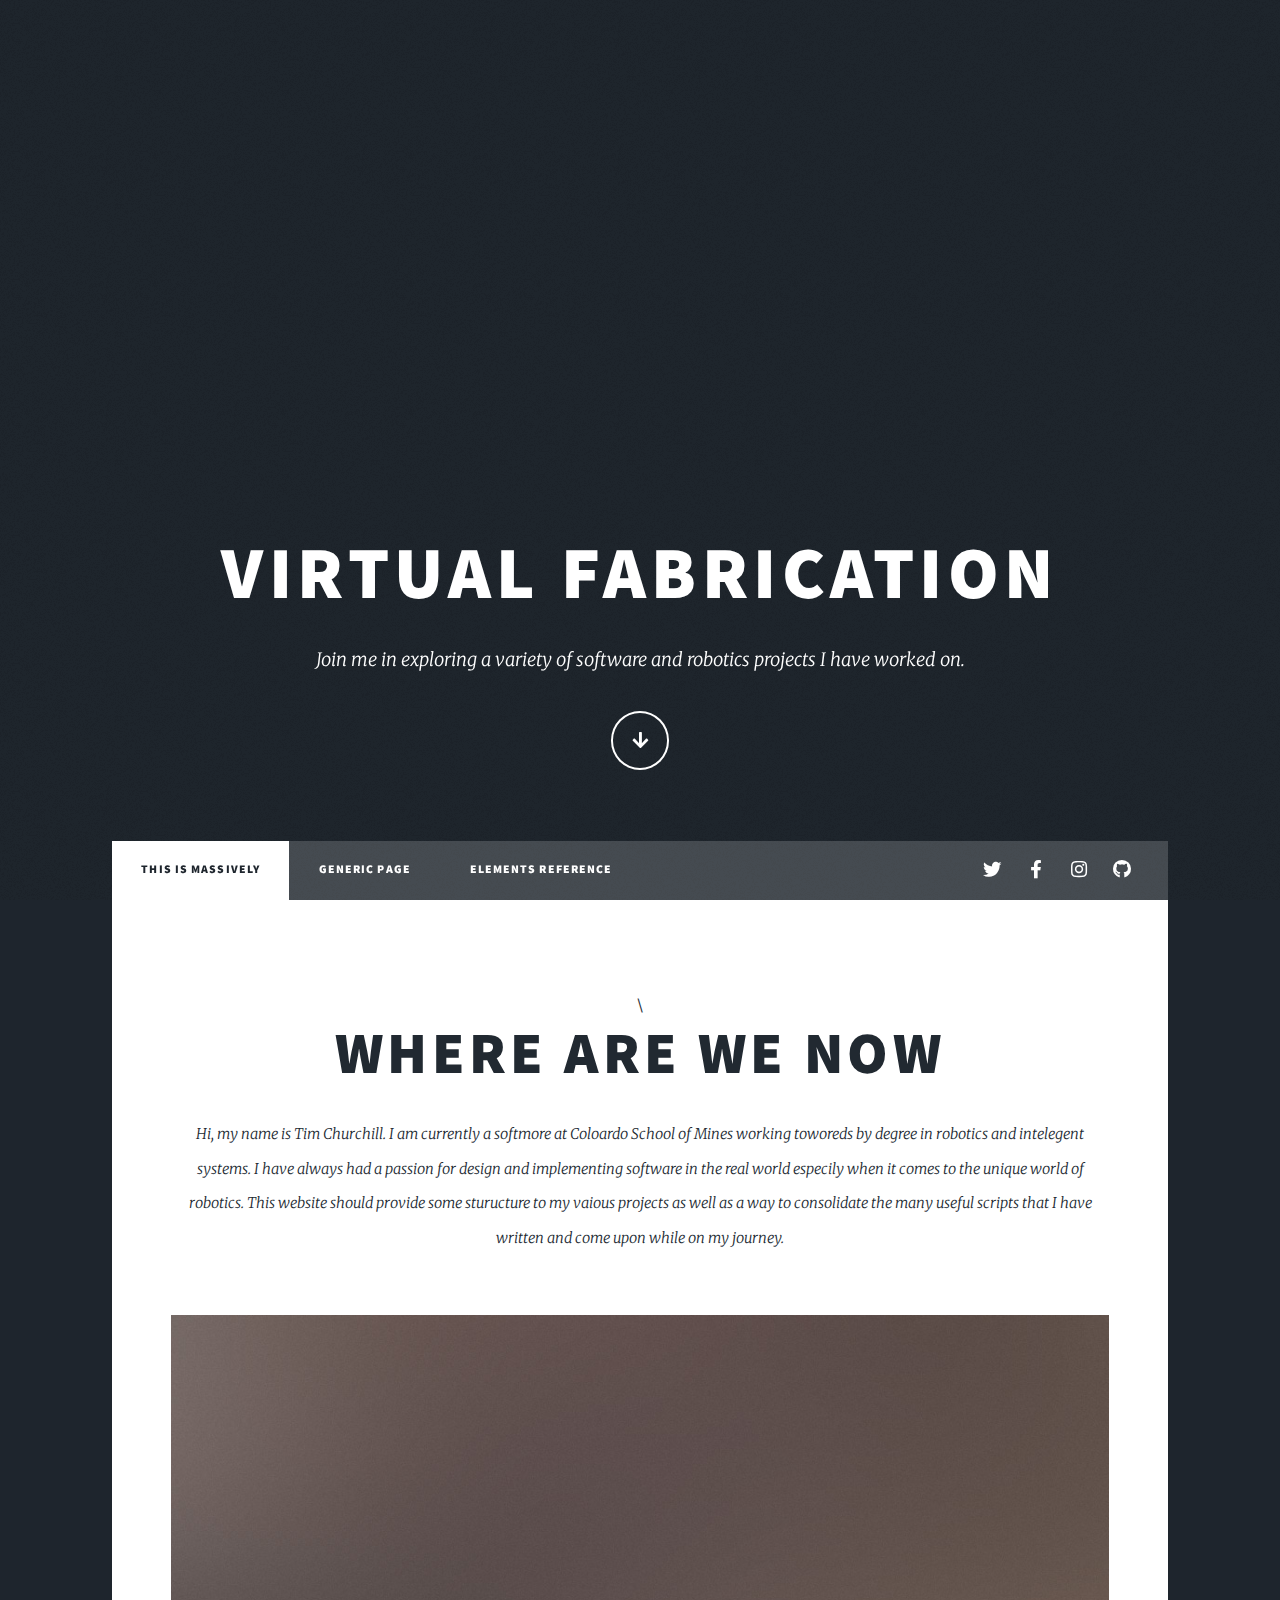
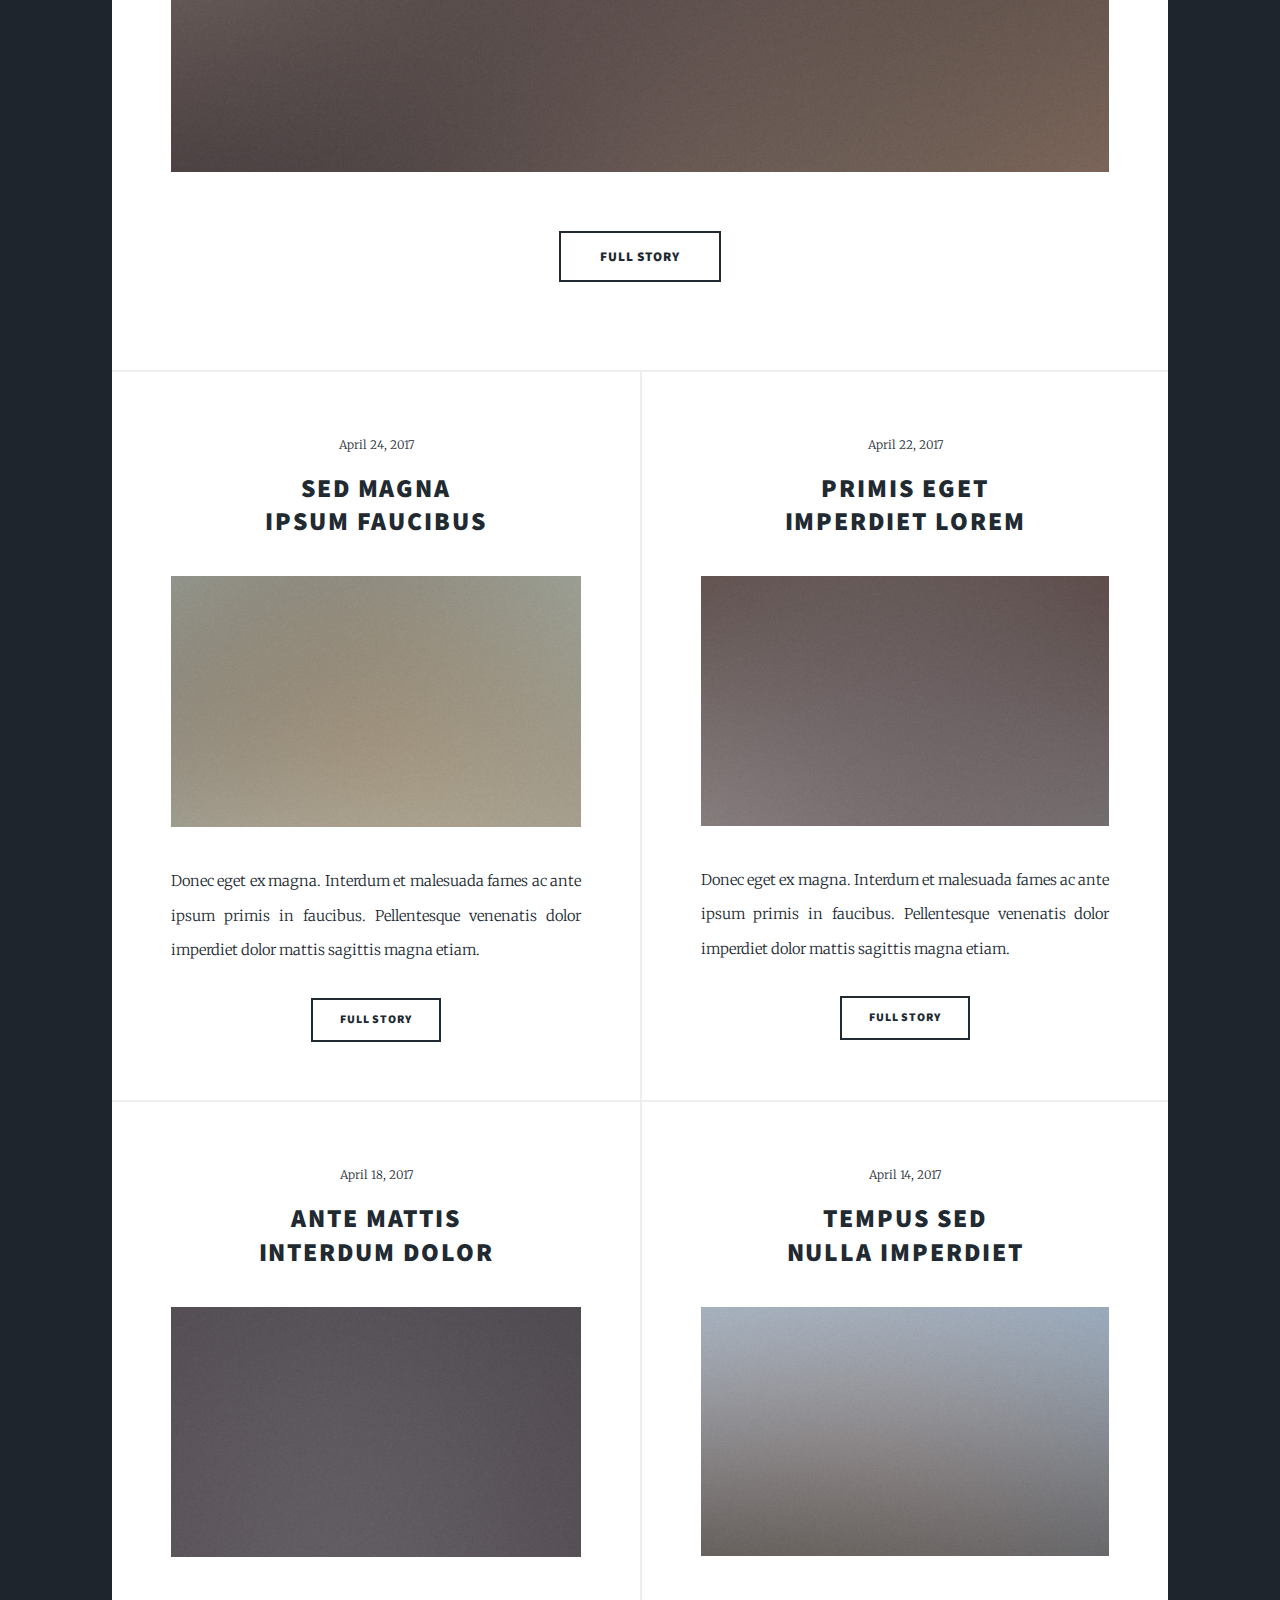
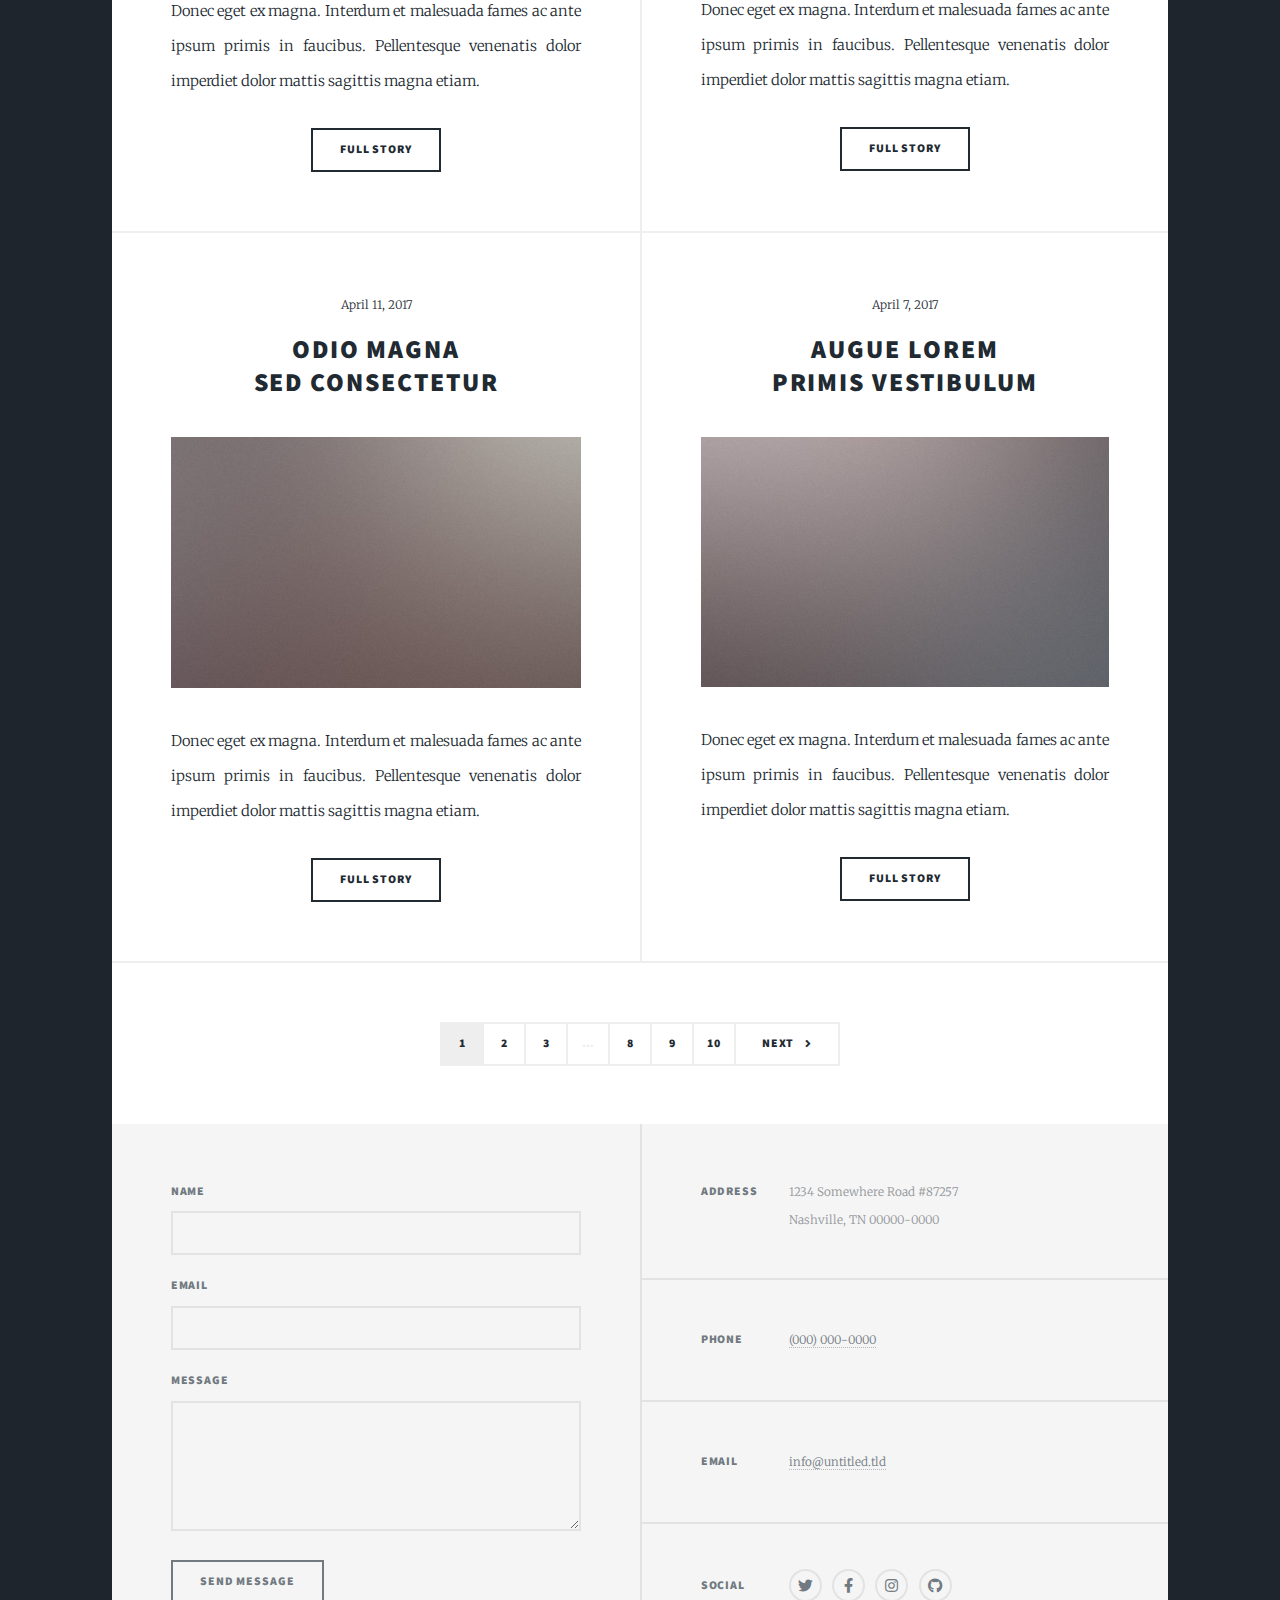
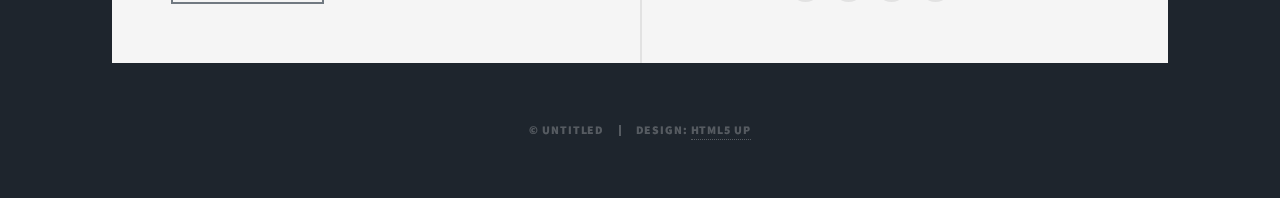
==== commit ab98aaea: "New background and intro page" ====
--- a/index.html
+++ b/index.html
@@ -7,7 +7,7 @@
 <html>
 	<head>
 		<title>Massively by HTML5 UP</title>
-		<meta charset="utf-8" />
+		<meta charset="UTF-8">
 		<meta name="viewport" content="width=device-width, initial-scale=1, user-scalable=no" />
 		<link rel="stylesheet" href="assets/css/main.css" />
 		<noscript><link rel="stylesheet" href="assets/css/noscript.css" /></noscript>
@@ -19,10 +19,8 @@
 
 				<!-- Intro -->
 					<div id="intro">
-						<h1>This is<br />
-						Massively</h1>
-						<p>A free, fully responsive HTML5 + CSS3 site template designed by <a href="https://twitter.com/ajlkn">@ajlkn</a> for <a href="https://html5up.net">HTML5 UP</a><br />
-						and released for free under the <a href="https://html5up.net/license">Creative Commons license</a>.</p>
+						<h1>Virtual Fabrication</h1>
+						<p>Join me in exploring a variety of software and robotics projects I have worked on.</p>
 						<ul class="actions">
 							<li><a href="#header" class="button icon solid solo fa-arrow-down scrolly">Continue</a></li>
 						</ul>
@@ -30,14 +28,14 @@
 
 				<!-- Header -->
 					<header id="header">
-						<a href="index.html" class="logo">Massively</a>
+						<a href="index.html" class="logo">Home</a>
 					</header>
 
 				<!-- Nav -->
 					<nav id="nav">
 						<ul class="links">
 							<li class="active"><a href="index.html">This is Massively</a></li>
-							<li><a href="generic.html">Generic Page</a></li>
+							<li><a href="imitations.html">Generic Page</a></li>
 							<li><a href="elements.html">Elements Reference</a></li>
 						</ul>
 						<ul class="icons">
@@ -54,12 +52,8 @@
 						<!-- Featured Post -->
 							<article class="post featured">
 								<header class="major">
-									<span class="date">April 25, 2017</span>
-									<h2><a href="#">And this is a<br />
-									massive headline</a></h2>
-									<p>Aenean ornare velit lacus varius enim ullamcorper proin aliquam<br />
-									facilisis ante sed etiam magna interdum congue. Lorem ipsum dolor<br />
-									amet nullam sed etiam veroeros.</p>
+\									<h2><a href="#">Where are we now</a></h2>
+									<p>Hi, my name is Tim Churchill. I am currently a softmore at Coloardo School of Mines working toworeds by degree in robotics and intelegent systems. I have always had a passion for design and implementing software in the real world especily when it comes to the unique world of robotics. This website should provide some sturucture to my vaious projects as well as a way to consolidate the many useful scripts that I have written and come upon while on my journey. </p>
 								</header>
 								<a href="#" class="image main"><img src="images/pic01.jpg" alt="" /></a>
 								<ul class="actions special">
--- a/assets/css/main.css
+++ b/assets/css/main.css
@@ -1,10 +1,10 @@
 @import url(fontawesome-all.min.css);
 @import url("https://fonts.googleapis.com/css?family=Merriweather:300,700,300italic,700italic|Source+Sans+Pro:900");
 
-/*
-	Massively by HTML5 UP
-	html5up.net | @ajlkn
-	Free for personal and commercial use under the CCA 3.0 license (html5up.net/license)
+/*
+	Massively by HTML5 UP
+	html5up.net | @ajlkn
+	Free for personal and commercial use under the CCA 3.0 license (html5up.net/license)
 */
 
 html, body, div, span, applet, object,
@@ -3234,7 +3234,7 @@
 			width: 100%;
 			height: 100%;
 			background-color: #212931;
-			background-image: url("../../images/overlay.png"), linear-gradient(0deg, rgba(0, 0, 0, 0.1), rgba(0, 0, 0, 0.1)), url("../../images/bg.jpg");
+			background-image: url("../../images/overlay.png"), linear-gradient(0deg, rgba(0, 0, 0, 0.1), rgba(0, 0, 0, 0.1)), url("../../images/bg2.jpg");
 			background-size: auto,								auto,														100% auto;
 			background-position: center,								center,														top center;
 			background-repeat: repeat,								no-repeat,													no-repeat;
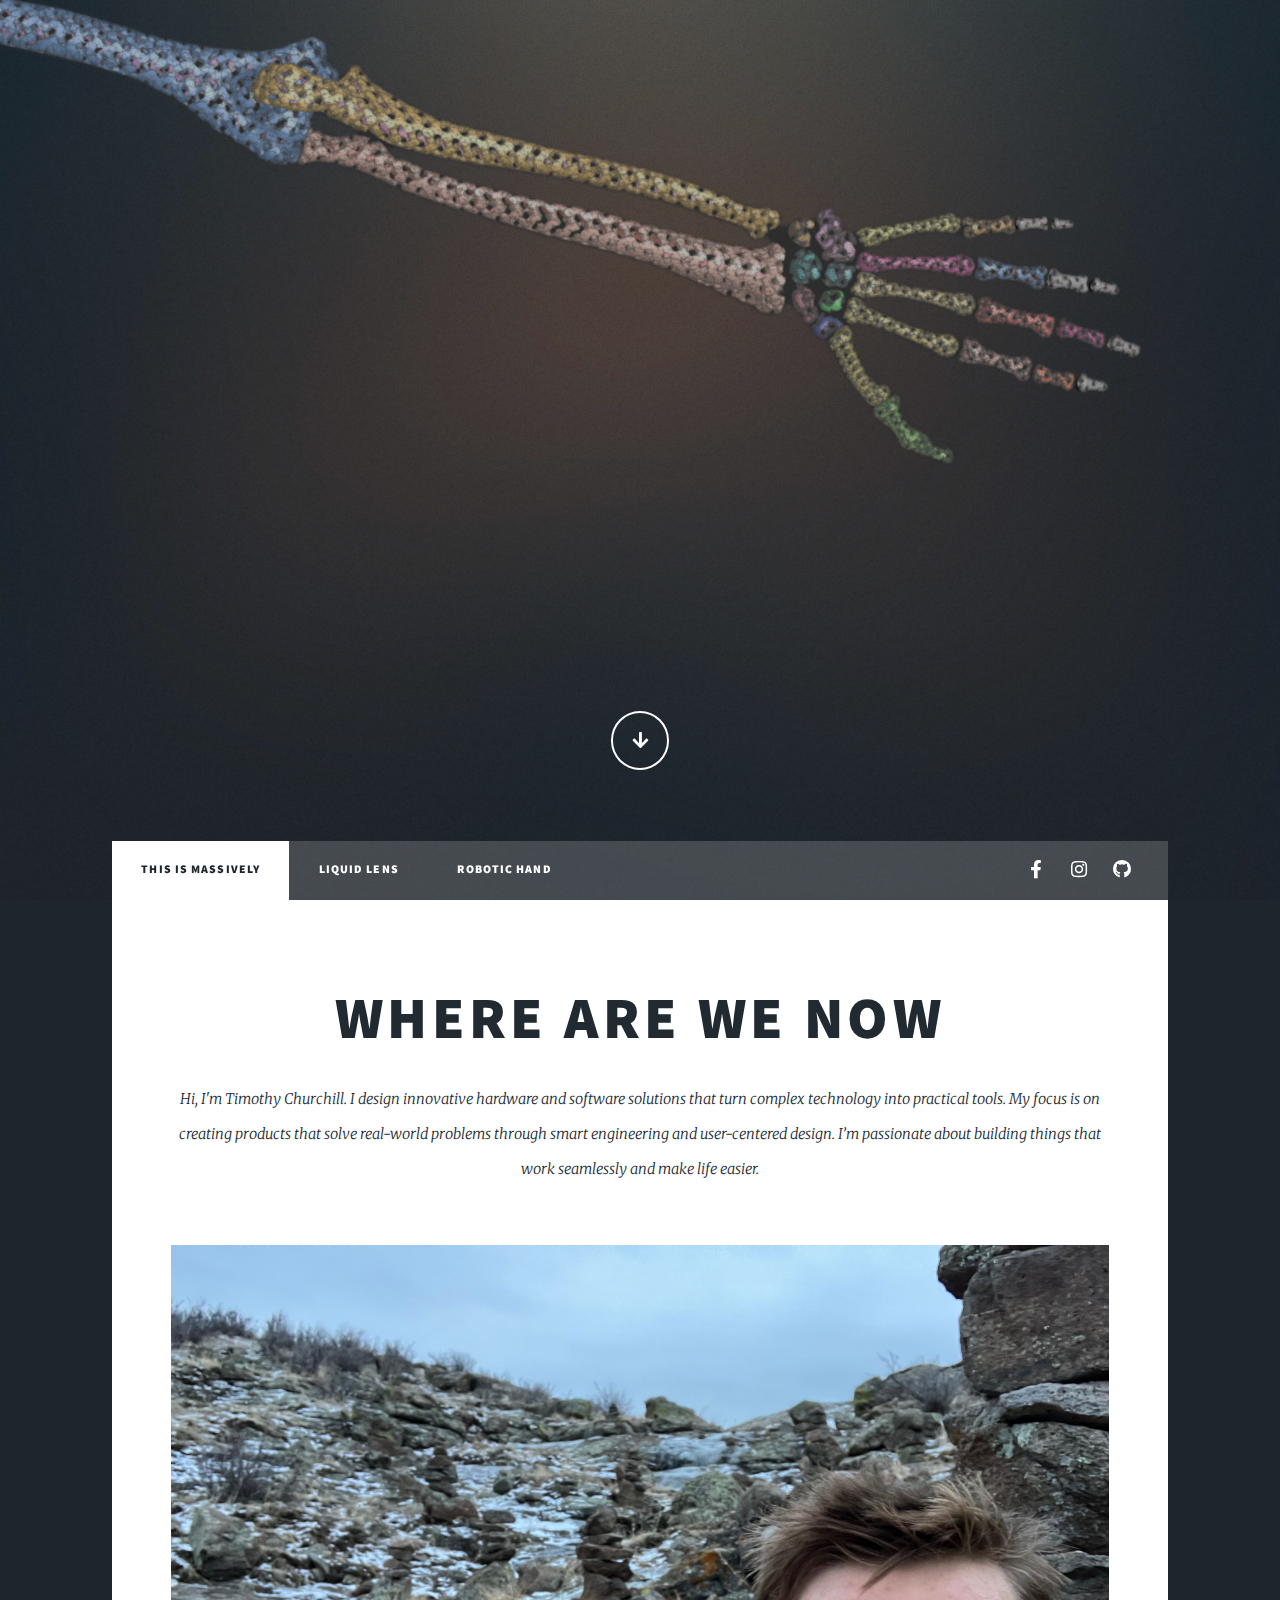
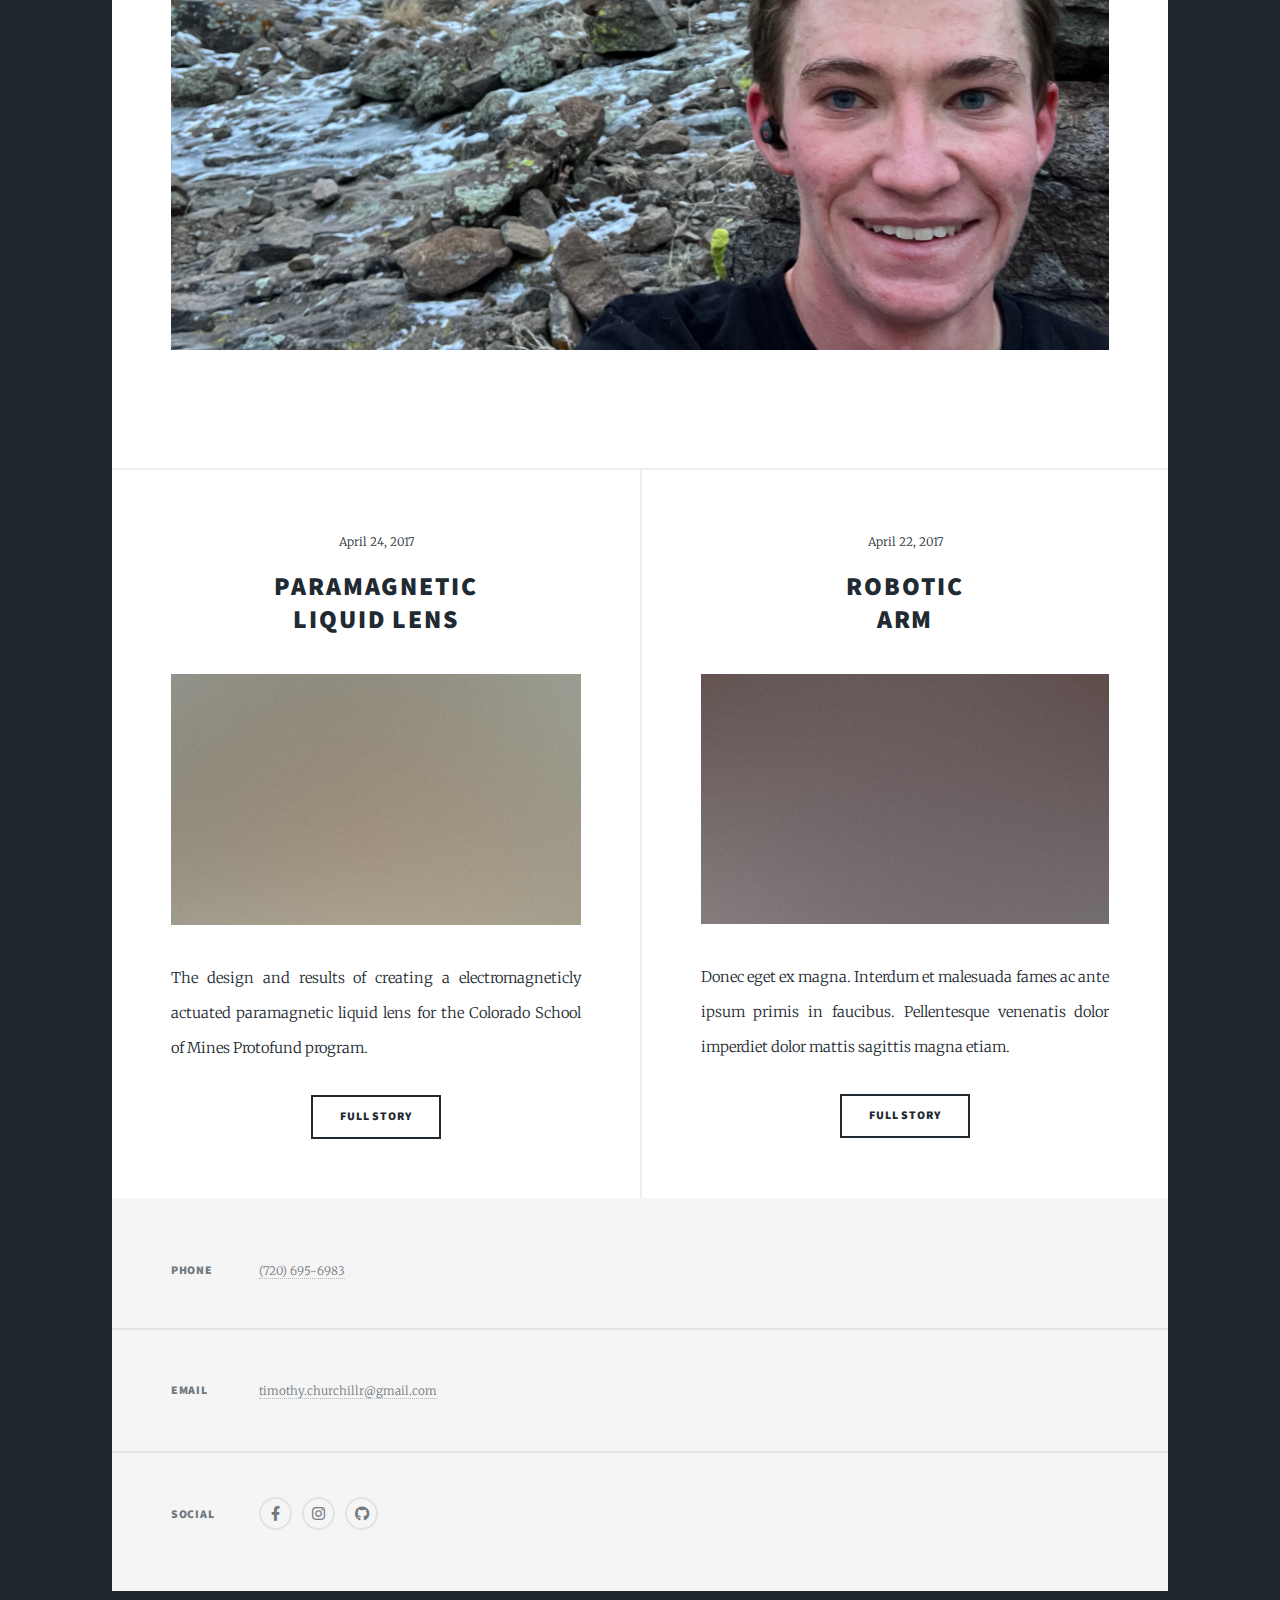
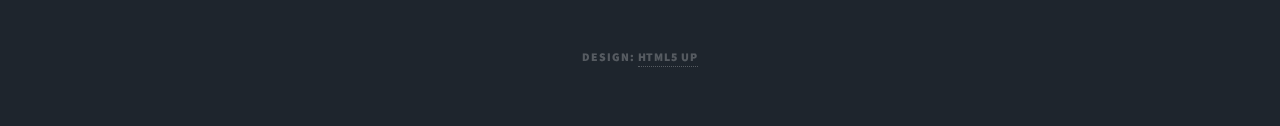
==== commit 4e7eba5d: "Modifyed home page into proper template and added profile" ====
--- a/index.html
+++ b/index.html
@@ -6,7 +6,6 @@
 -->
 <html>
 	<head>
-		<title>Massively by HTML5 UP</title>
 		<meta charset="UTF-8">
 		<meta name="viewport" content="width=device-width, initial-scale=1, user-scalable=no" />
 		<link rel="stylesheet" href="assets/css/main.css" />
@@ -19,8 +18,7 @@
 
 				<!-- Intro -->
 					<div id="intro">
-						<h1>Virtual Fabrication</h1>
-						<p>Join me in exploring a variety of software and robotics projects I have worked on.</p>
+						
 						<ul class="actions">
 							<li><a href="#header" class="button icon solid solo fa-arrow-down scrolly">Continue</a></li>
 						</ul>
@@ -35,14 +33,13 @@
 					<nav id="nav">
 						<ul class="links">
 							<li class="active"><a href="index.html">This is Massively</a></li>
-							<li><a href="imitations.html">Generic Page</a></li>
-							<li><a href="elements.html">Elements Reference</a></li>
+							<li><a href="lens_project.html">Liquid Lens</a></li>
+							<li><a href="robot_hand_project.html">Robotic Hand</a></li>
 						</ul>
 						<ul class="icons">
-							<li><a href="#" class="icon brands fa-twitter"><span class="label">Twitter</span></a></li>
 							<li><a href="#" class="icon brands fa-facebook-f"><span class="label">Facebook</span></a></li>
 							<li><a href="#" class="icon brands fa-instagram"><span class="label">Instagram</span></a></li>
-							<li><a href="#" class="icon brands fa-github"><span class="label">GitHub</span></a></li>
+							<li><a href="https://github.com/Tim-Churchill" class="icon brands fa-github"><span class="label">GitHub</span></a></li>
 						</ul>
 					</nav>
 
@@ -52,152 +49,89 @@
 						<!-- Featured Post -->
 							<article class="post featured">
 								<header class="major">
-\									<h2><a href="#">Where are we now</a></h2>
-									<p>Hi, my name is Tim Churchill. I am currently a softmore at Coloardo School of Mines working toworeds by degree in robotics and intelegent systems. I have always had a passion for design and implementing software in the real world especily when it comes to the unique world of robotics. This website should provide some sturucture to my vaious projects as well as a way to consolidate the many useful scripts that I have written and come upon while on my journey. </p>
+									<h2><a href="#">Where are we now</a></h2>
+									<p>Hi, I'm Timothy Churchill. I design innovative hardware and 
+										software solutions that turn complex technology 
+										into practical tools. My focus is on creating products 
+										that solve real-world problems through smart engineering and
+										 user-centered design. I’m passionate about building things 
+										 that work seamlessly and make life easier. 
+									</p>
 								</header>
-								<a href="#" class="image main"><img src="images/pic01.jpg" alt="" /></a>
-								<ul class="actions special">
-									<li><a href="#" class="button large">Full Story</a></li>
-								</ul>
+
+								<a href="#" class="image main"><img src="images/profile.jpg" alt="" /></a>
+								
 							</article>
 
 						<!-- Posts -->
 							<section class="posts">
+								
+								
 								<article>
 									<header>
 										<span class="date">April 24, 2017</span>
-										<h2><a href="#">Sed magna<br />
-										ipsum faucibus</a></h2>
+										<h2><a href="lens_project.html">Paramagnetic<br />
+										Liquid Lens</a></h2>
 									</header>
 									<a href="#" class="image fit"><img src="images/pic02.jpg" alt="" /></a>
-									<p>Donec eget ex magna. Interdum et malesuada fames ac ante ipsum primis in faucibus. Pellentesque venenatis dolor imperdiet dolor mattis sagittis magna etiam.</p>
+									<p>The design and results of creating a electromagneticly actuated paramagnetic liquid lens for the Colorado School of Mines Protofund program.</p>
 									<ul class="actions special">
-										<li><a href="#" class="button">Full Story</a></li>
+										<li><a href="lens_project.html" class="button">Full Story</a></li>
 									</ul>
 								</article>
+
+
 								<article>
 									<header>
 										<span class="date">April 22, 2017</span>
-										<h2><a href="#">Primis eget<br />
-										imperdiet lorem</a></h2>
+										<h2><a href="robot_hand_project.html">Robotic<br />
+										Arm</a></h2>
 									</header>
 									<a href="#" class="image fit"><img src="images/pic03.jpg" alt="" /></a>
 									<p>Donec eget ex magna. Interdum et malesuada fames ac ante ipsum primis in faucibus. Pellentesque venenatis dolor imperdiet dolor mattis sagittis magna etiam.</p>
 									<ul class="actions special">
-										<li><a href="#" class="button">Full Story</a></li>
+										<li><a href="robot_hand_project.html" class="button">Full Story</a></li>
 									</ul>
 								</article>
+
+								<!-- This is a template for further projects
 								<article>
 									<header>
 										<span class="date">April 18, 2017</span>
-										<h2><a href="#">Ante mattis<br />
-										interdum dolor</a></h2>
+										<h2><a href="link to project page">This is <br />
+										The Title</a></h2>
 									</header>
 									<a href="#" class="image fit"><img src="images/pic04.jpg" alt="" /></a>
-									<p>Donec eget ex magna. Interdum et malesuada fames ac ante ipsum primis in faucibus. Pellentesque venenatis dolor imperdiet dolor mattis sagittis magna etiam.</p>
+									<p>Body paragraph</p>
 									<ul class="actions special">
-										<li><a href="#" class="button">Full Story</a></li>
+										<li><a href="link to project page" class="button">Full Story</a></li>
 									</ul>
-								</article>
-								<article>
-									<header>
-										<span class="date">April 14, 2017</span>
-										<h2><a href="#">Tempus sed<br />
-										nulla imperdiet</a></h2>
-									</header>
-									<a href="#" class="image fit"><img src="images/pic05.jpg" alt="" /></a>
-									<p>Donec eget ex magna. Interdum et malesuada fames ac ante ipsum primis in faucibus. Pellentesque venenatis dolor imperdiet dolor mattis sagittis magna etiam.</p>
-									<ul class="actions special">
-										<li><a href="#" class="button">Full Story</a></li>
-									</ul>
-								</article>
-								<article>
-									<header>
-										<span class="date">April 11, 2017</span>
-										<h2><a href="#">Odio magna<br />
-										sed consectetur</a></h2>
-									</header>
-									<a href="#" class="image fit"><img src="images/pic06.jpg" alt="" /></a>
-									<p>Donec eget ex magna. Interdum et malesuada fames ac ante ipsum primis in faucibus. Pellentesque venenatis dolor imperdiet dolor mattis sagittis magna etiam.</p>
-									<ul class="actions special">
-										<li><a href="#" class="button">Full Story</a></li>
-									</ul>
-								</article>
-								<article>
-									<header>
-										<span class="date">April 7, 2017</span>
-										<h2><a href="#">Augue lorem<br />
-										primis vestibulum</a></h2>
-									</header>
-									<a href="#" class="image fit"><img src="images/pic07.jpg" alt="" /></a>
-									<p>Donec eget ex magna. Interdum et malesuada fames ac ante ipsum primis in faucibus. Pellentesque venenatis dolor imperdiet dolor mattis sagittis magna etiam.</p>
-									<ul class="actions special">
-										<li><a href="#" class="button">Full Story</a></li>
-									</ul>
-								</article>
+								</article> -->
+
+								
 							</section>
-
-						<!-- Footer -->
-							<footer>
-								<div class="pagination">
-									<!--<a href="#" class="previous">Prev</a>-->
-									<a href="#" class="page active">1</a>
-									<a href="#" class="page">2</a>
-									<a href="#" class="page">3</a>
-									<span class="extra">&hellip;</span>
-									<a href="#" class="page">8</a>
-									<a href="#" class="page">9</a>
-									<a href="#" class="page">10</a>
-									<a href="#" class="next">Next</a>
-								</div>
-							</footer>
 
 					</div>
 
 				<!-- Footer -->
 					<footer id="footer">
-						<section>
-							<form method="post" action="#">
-								<div class="fields">
-									<div class="field">
-										<label for="name">Name</label>
-										<input type="text" name="name" id="name" />
-									</div>
-									<div class="field">
-										<label for="email">Email</label>
-										<input type="text" name="email" id="email" />
-									</div>
-									<div class="field">
-										<label for="message">Message</label>
-										<textarea name="message" id="message" rows="3"></textarea>
-									</div>
-								</div>
-								<ul class="actions">
-									<li><input type="submit" value="Send Message" /></li>
-								</ul>
-							</form>
-						</section>
+						
 						<section class="split contact">
-							<section class="alt">
-								<h3>Address</h3>
-								<p>1234 Somewhere Road #87257<br />
-								Nashville, TN 00000-0000</p>
-							</section>
+							
 							<section>
 								<h3>Phone</h3>
-								<p><a href="#">(000) 000-0000</a></p>
+								<p><a href="#">(720) 695-6983</a></p>
 							</section>
 							<section>
 								<h3>Email</h3>
-								<p><a href="#">info@untitled.tld</a></p>
+								<p><a href="#">timothy.churchillr@gmail.com</a></p>
 							</section>
 							<section>
 								<h3>Social</h3>
 								<ul class="icons alt">
-									<li><a href="#" class="icon brands alt fa-twitter"><span class="label">Twitter</span></a></li>
 									<li><a href="#" class="icon brands alt fa-facebook-f"><span class="label">Facebook</span></a></li>
 									<li><a href="#" class="icon brands alt fa-instagram"><span class="label">Instagram</span></a></li>
-									<li><a href="#" class="icon brands alt fa-github"><span class="label">GitHub</span></a></li>
+									<li><a href="https://github.com/Tim-Churchill" class="icon brands alt fa-github"><span class="label">GitHub</span></a></li>
 								</ul>
 							</section>
 						</section>
@@ -205,7 +139,7 @@
 
 				<!-- Copyright -->
 					<div id="copyright">
-						<ul><li>&copy; Untitled</li><li>Design: <a href="https://html5up.net">HTML5 UP</a></li></ul>
+						<ul><li>Design: <a h>HTML5 UP</a></li></ul>
 					</div>
 
 			</div>
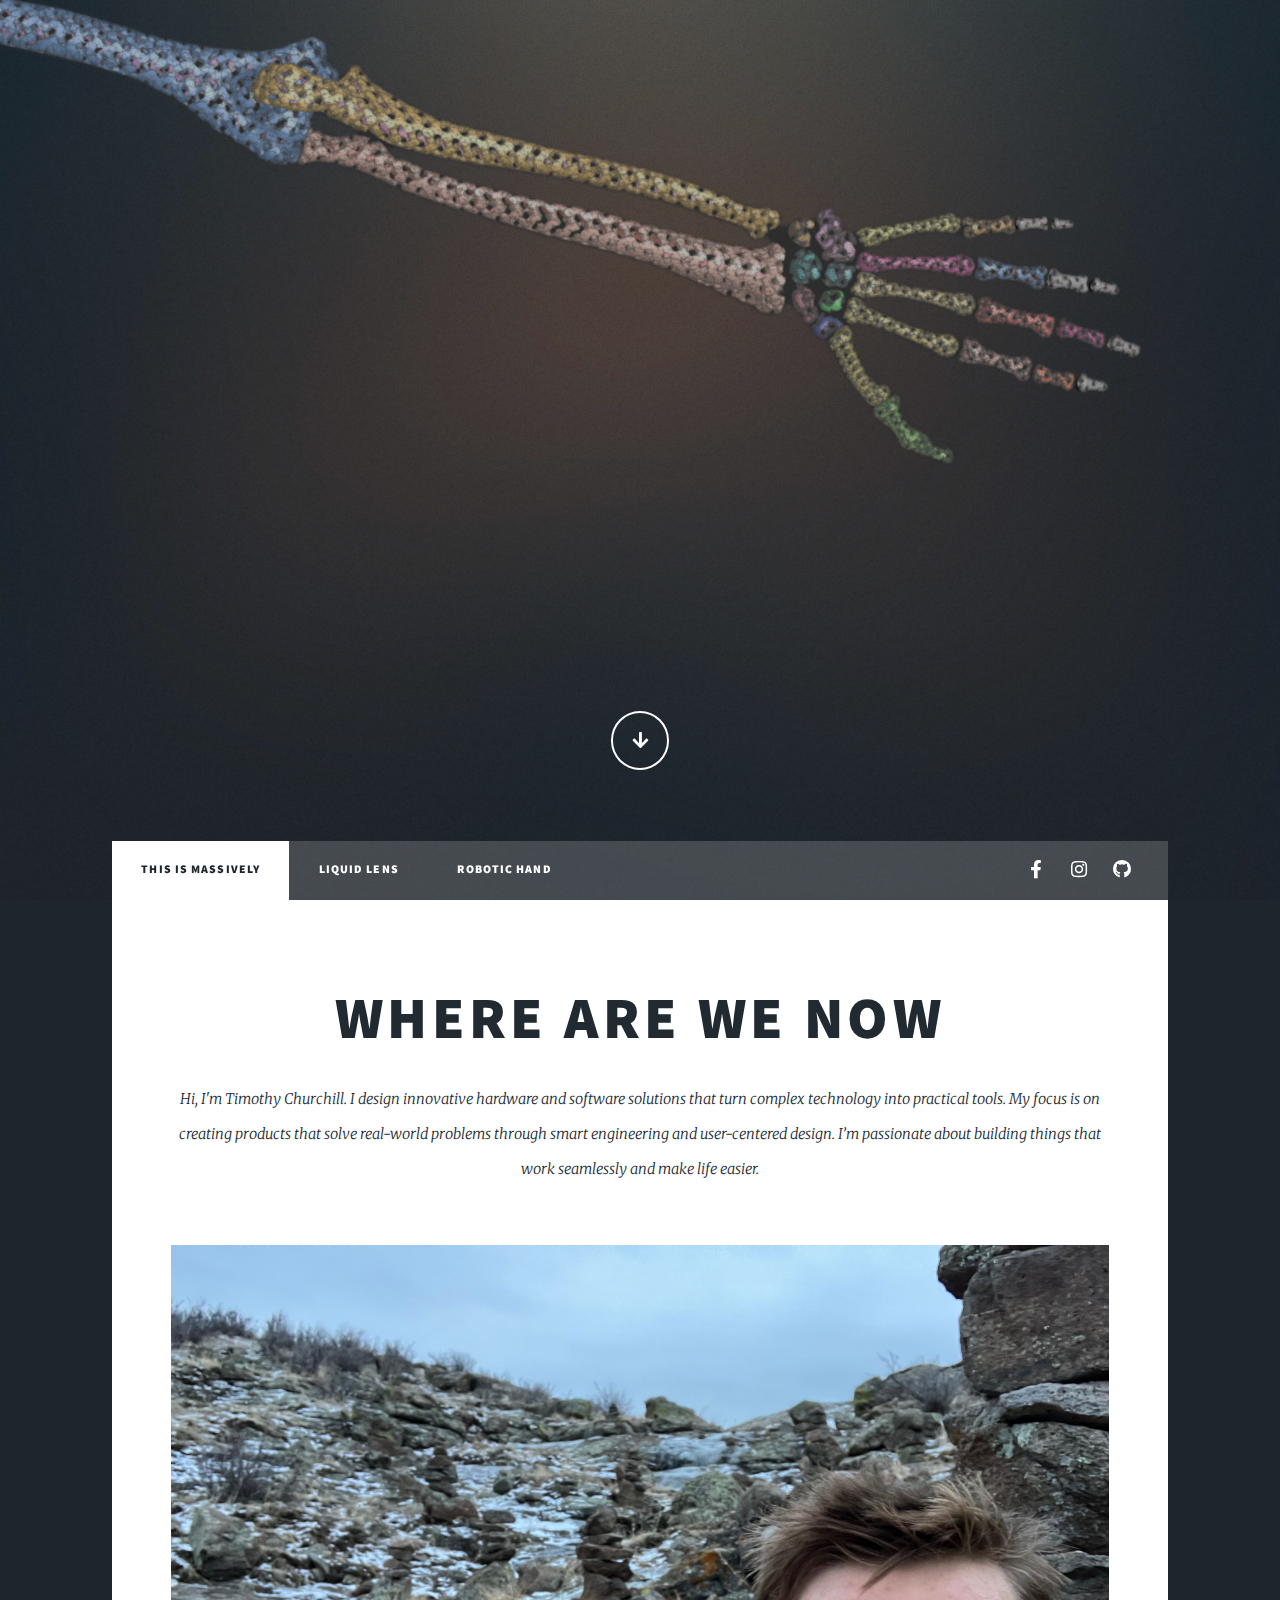
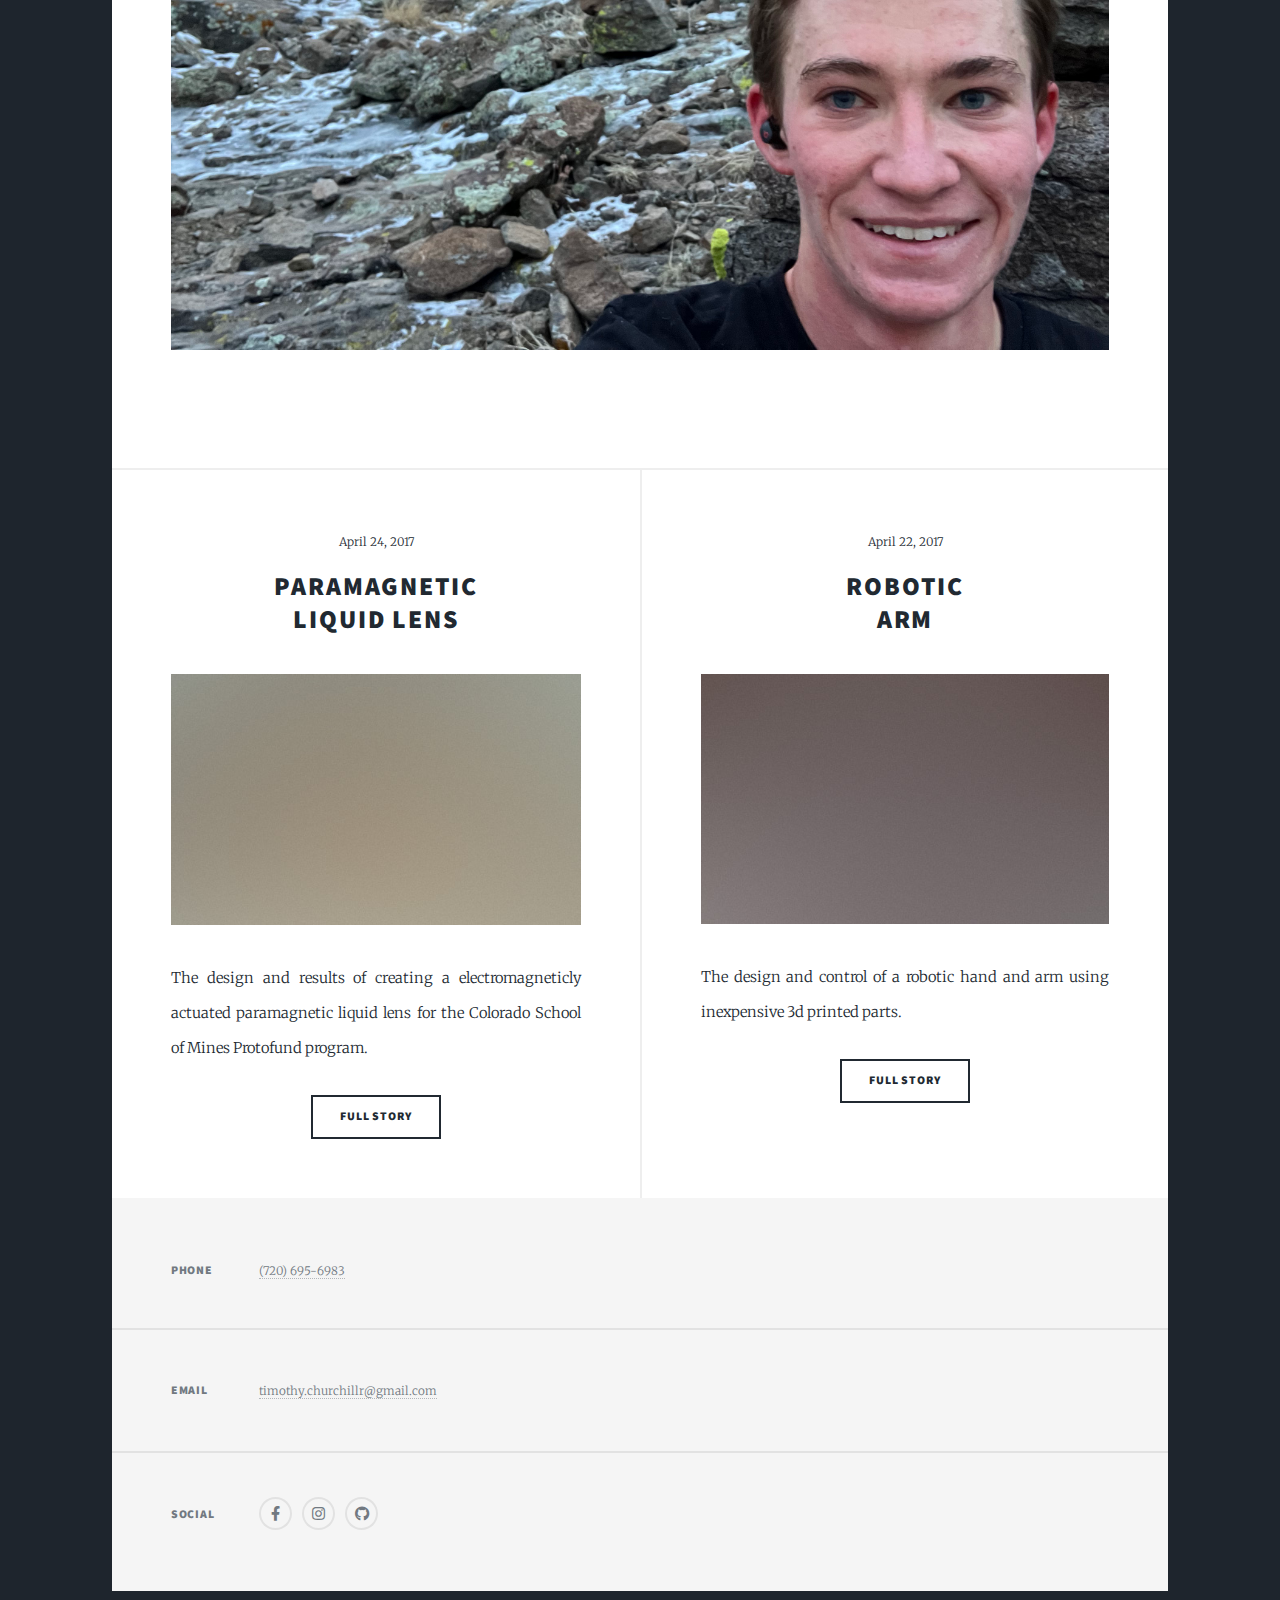
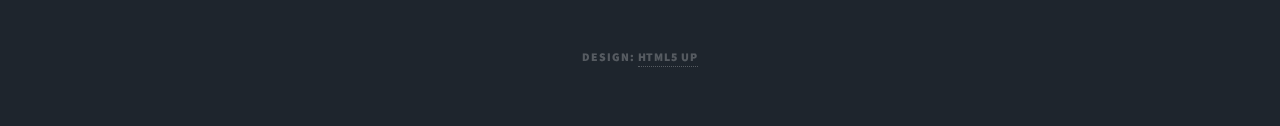
==== commit 64adc6e2: "Begain work on the len_project.html file with the purpos of using it as a template for all project p" ====
--- a/index.html
+++ b/index.html
@@ -84,11 +84,11 @@
 								<article>
 									<header>
 										<span class="date">April 22, 2017</span>
-										<h2><a href="robot_hand_project.html">Robotic<br />
+										<h2><a href="robotic_hand_project.html">Robotic<br />
 										Arm</a></h2>
 									</header>
 									<a href="#" class="image fit"><img src="images/pic03.jpg" alt="" /></a>
-									<p>Donec eget ex magna. Interdum et malesuada fames ac ante ipsum primis in faucibus. Pellentesque venenatis dolor imperdiet dolor mattis sagittis magna etiam.</p>
+									<p>The design and control of a robotic hand and arm using inexpensive 3d printed parts.</p>
 									<ul class="actions special">
 										<li><a href="robot_hand_project.html" class="button">Full Story</a></li>
 									</ul>
